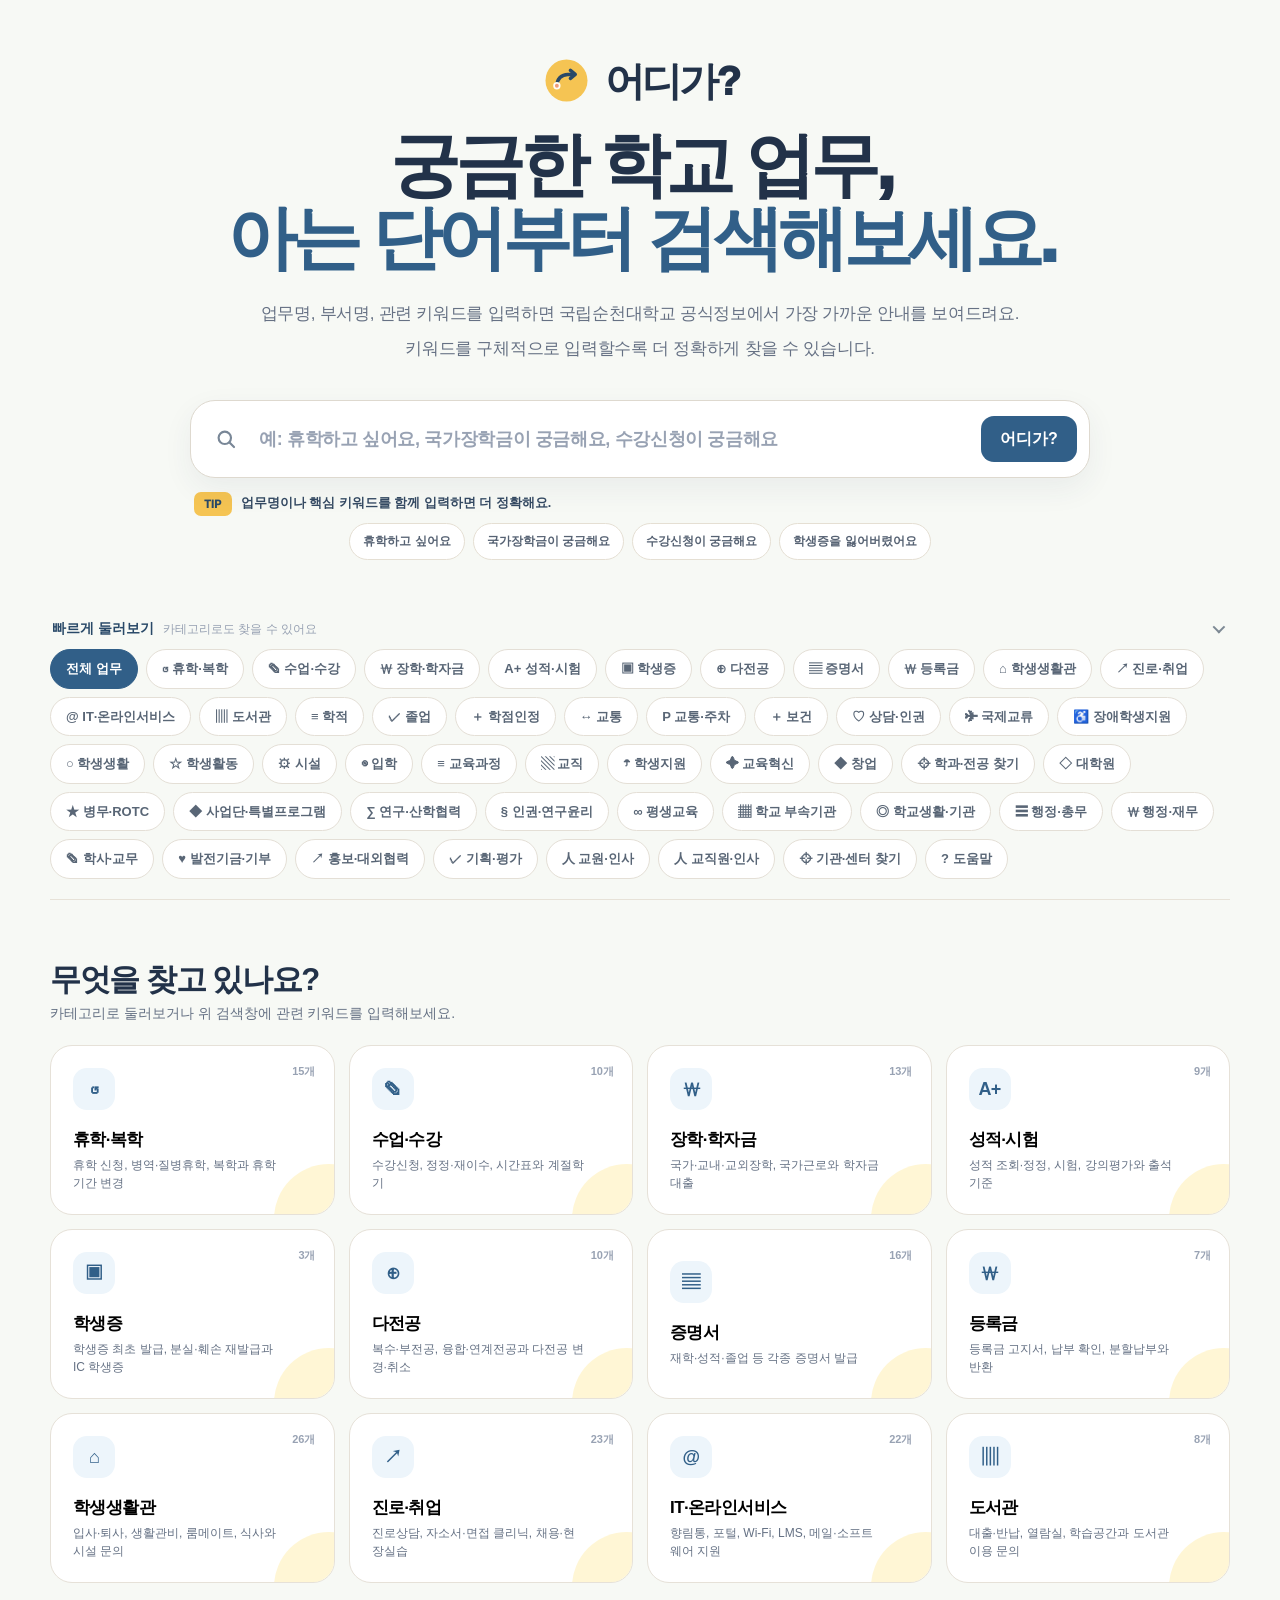
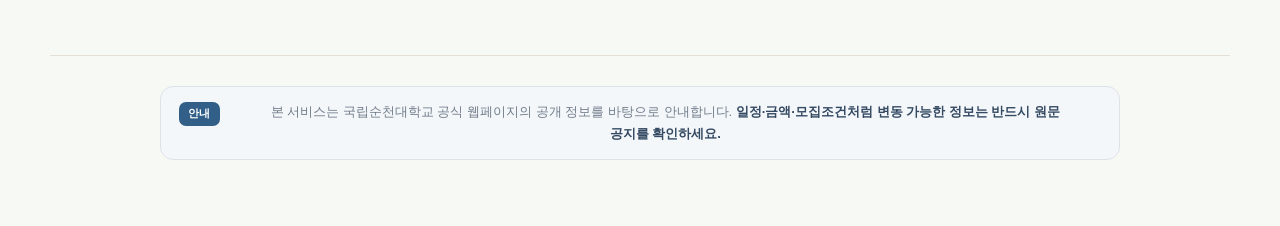
==== index.html @ 665776ed "Update OG image URL" ====
<!doctype html>
<html lang="ko">
<head>
  <meta charset="utf-8" />
  <meta name="viewport" content="width=device-width, initial-scale=1" />
  <meta name="theme-color" content="#f7f9f5" />
  <meta name="description" content="국립순천대학교 학생을 위한 상황 기반 행정·캠퍼스 업무 네비게이터, 어디가?" />
  <meta property="og:title" content="어디가? | 순천대 캠퍼스 업무 네비게이터" />
  <meta property="og:description" content="업무명이나 관련 키워드를 입력하면 국립순천대학교 공식정보에서 가장 가까운 안내를 보여주는 캠퍼스 업무 네비게이터" />
  <meta property="og:type" content="website" />
  <meta property="og:image" content="https://scnu-navigator.vercel.app/og-image.png" />
  <meta property="og:image:width" content="1200" />
  <meta property="og:image:height" content="630" />
  <meta name="twitter:card" content="summary_large_image" />
  <meta name="twitter:title" content="어디가? | 순천대 캠퍼스 업무 네비게이터" />
  <meta name="twitter:description" content="관련 키워드를 입력하면 순천대 공식정보에서 가장 가까운 업무 안내를 보여주는 서비스" />
  <meta name="twitter:image" content="https://scnu-navigator.vercel.app/og-image.png" />
  <title>어디가? | 순천대 캠퍼스 업무 네비게이터</title>
  <link rel="stylesheet" href="./styles.css" />
</head>
<body>
  <div class="ambient ambient-one"></div>
  <div class="ambient ambient-two"></div>
<main>
    <section class="hero">
      <div class="brand-eyebrow" aria-label="어디가?">
        <span class="wherego-mark" aria-hidden="true">
          <svg viewBox="0 0 56 56" role="img">
            <circle class="logo-disc" cx="28" cy="28" r="24"/>
            <path class="logo-route" d="M17 34c0-7.7 5.3-13 12.5-13H37"/>
            <path class="logo-arrow" d="M32.5 16.5 38 21l-5.5 4.5"/>
            <circle class="logo-start" cx="17" cy="34" r="3.2"/>
          </svg>
        </span>
        <span class="wherego-word">어디가?</span>
      </div>
      <h1>궁금한 학교 업무,<br><span>아는 단어부터 검색해보세요.</span></h1>
      <p class="hero-copy">
        <span>업무명, 부서명, 관련 키워드를 입력하면 국립순천대학교 공식정보에서 가장 가까운 안내를 보여드려요.</span>
        <span>키워드를 구체적으로 입력할수록 더 정확하게 찾을 수 있습니다.</span>
      </p>

      <div class="search-shell" id="searchShell">
        <div class="search-row">
          <span class="search-icon" aria-hidden="true">
            <svg viewBox="0 0 24 24" focusable="false">
              <circle cx="10.8" cy="10.8" r="6.2"></circle>
              <path d="M15.5 15.5 20 20"></path>
            </svg>
          </span>
          <input id="searchInput" autocomplete="off" maxlength="300" placeholder="예: 휴학하고 싶어요, 국가장학금이 궁금해요, 수강신청이 궁금해요" aria-label="학교 업무 키워드 검색" />
          <button id="searchBtn" class="primary-btn" type="button">어디가?</button>
        </div>
      </div>
      <div class="search-hint important-hint">
        <span class="notice-tag">TIP</span>
        <span class="hint-message"><strong>업무명이나 핵심 키워드를 함께 입력하면 더 정확해요.</strong></span>
      </div>

      <div class="examples" aria-label="예시 검색어">
        <button class="example-chip">휴학하고 싶어요</button>
        <button class="example-chip">국가장학금이 궁금해요</button>
        <button class="example-chip">수강신청이 궁금해요</button>
        <button class="example-chip">학생증을 잃어버렸어요</button>
      </div>
      <div id="recentSearches" class="recent-searches hidden" aria-label="최근 검색"></div>
    </section>

    <section class="quick-section" id="quickSection">
      <button class="quick-heading quick-toggle" id="quickToggle" type="button"
        aria-expanded="true" aria-controls="categoryStrip">
        <span>빠르게 둘러보기</span>
        <small>카테고리로도 찾을 수 있어요</small>
        <i class="quick-chevron" aria-hidden="true"></i>
      </button>
      <div class="category-strip" id="categoryStrip" aria-label="업무 카테고리"></div>
    </section>

    <section id="searchState" class="content-section hidden" aria-live="polite">
      <div class="section-heading">
        <div>
          
          <div class="result-title-row">
            <h2 id="resultHeading">이 업무를 찾으셨나요?</h2>
            <button id="resetSearchBtn" class="reset-search-btn" type="button">↺ 다시 검색</button>
          </div>
        </div>
      </div>

      <div class="accuracy-notice important-notice">
        <div class="notice-title"><span class="notice-symbol">!</span><strong>안내를 이용하기 전에 확인해주세요.</strong></div>
        <p class="notice-copy">
          <span>이 서비스는 국립순천대학교 공개정보를 바탕으로 가장 가까운 업무를 정리해 보여주는 참고 도구입니다.</span>
          <span><strong>실제 신청·제출 전에는 공식 원문을 확인해주세요.</strong></span>
          <span><strong>서류·일정이 중요한 경우 담당부서에 전화로 최종 확인하는 것을 권장합니다.</strong></span>
        </p>
      </div>

      <div id="clarificationBox" class="clarification hidden"></div>
      <div id="resultSummary"></div>
      <div id="resultGrid" class="result-layout"></div>
    </section>

    <section id="browseState" class="content-section">
      <div class="section-heading">
        <div>
          
          <h2>무엇을 찾고 있나요?</h2>
          <p>카테고리로 둘러보거나 위 검색창에 관련 키워드를 입력해보세요.</p>
        </div>
      </div>
      <div id="popularGrid" class="popular-grid"></div>
    </section>
  </main>

  <footer class="footer-center">
    <p class="footer-notice">
      <span class="footer-notice-label">안내</span>
      <span>본 서비스는 국립순천대학교 공식 웹페이지의 공개 정보를 바탕으로 안내합니다.
      <strong>일정·금액·모집조건처럼 변동 가능한 정보는 반드시 원문 공지를 확인하세요.</strong></span>
    </p>
  </footer>

  <template id="serviceCardTemplate">
    <article class="service-card">
      <div class="card-top">
        <div>
          <span class="category-pill"></span>
          <h3 class="service-title"></h3>
          <p class="service-description"></p>
        </div>
        
      </div>

      <div class="time-warning hidden">
        <span>◷</span>
        <div>
          <b>기간·조건이 바뀔 수 있어요.</b>
          <p>최신 순천대학교 공지를 함께 확인해주세요.</p>
        </div>
      </div>

      <div class="action-block">
        <h4><span>01</span> 지금 해야 할 일</h4>
        <ol class="steps-list"></ol>
      </div>

      <div class="info-grid">
        <div class="info-box department-box">
          <span class="info-label">담당</span>
          <b class="department-name">공식 페이지 확인</b>
          <small class="department-location"></small>
        </div>
        <div class="info-box method-box">
          <span class="info-label">처리 방법</span>
          <b class="method-primary">안내 확인</b>
          <small class="method-detail"></small>
        </div>
      </div>

      <div class="documents-section hidden">
        <h4><span>02</span> 준비할 것</h4>
        <div class="document-chips"></div>
      </div>

      <div class="location-callout hidden"><div><span class="info-label">어디로 가나요?</span><b class="location-text"></b></div><a class="map-link" href="https://www.scnu.ac.kr/SCNU/cm/cntnts/cntntsView.do?cntntsId=1046&mi=1182" target="_blank" rel="noopener">⌖ 캠퍼스맵에서 위치 확인</a></div><div class="card-actions"></div>

      <details class="source-details">
        <summary>공식 출처 확인</summary>
        <div class="source-list"></div>
      </details>
    </article>
  </template>

  <script src="./app.js"></script>
</body>
</html>
---- styles.css ----
:root{
  --bg:#f7f8fb;
  --surface:#ffffff;
  --surface-soft:#f7f9fc;
  --surface-tint:#f0f5ff;
  --text:#111827;
  --muted:#667085;
  --muted-2:#98a2b3;
  --line:#e5e9f0;
  --line-strong:#d7deea;

  --navy:#172554;
  --primary:#3659e3;
  --primary-2:#6278f4;
  --teal:#18a88b;
  --teal-soft:#eaf9f5;
  --blue-soft:#eef3ff;
  --warning:#fff8e7;
  --warning-line:#f1dda1;

  --shadow-sm:0 8px 24px rgba(24,39,75,.06);
  --shadow-md:0 22px 64px rgba(32,50,95,.10);
  --shadow-focus:0 20px 60px rgba(54,89,227,.17);
  --radius:24px;
}
*{box-sizing:border-box}
html{scroll-behavior:smooth}
body{
  margin:0;
  min-height:100vh;
  font-family:Pretendard,-apple-system,BlinkMacSystemFont,"Segoe UI","Noto Sans KR",sans-serif;
  color:var(--text);
  background:
    radial-gradient(circle at 50% -140px, rgba(86,114,238,.08), transparent 560px),
    linear-gradient(180deg,#fbfcff 0,#f7f8fb 38%,#f7f8fb 100%);
  -webkit-font-smoothing:antialiased;
}
button,input{font:inherit}
button{cursor:pointer}
a{color:inherit}
::selection{background:#dfe6ff;color:#172554}
.hidden{display:none!important}

.ambient{
  position:fixed;border-radius:999px;filter:blur(110px);pointer-events:none;
  opacity:.10;z-index:-1
}
.ambient-one{width:360px;height:360px;background:#6178f5;top:80px;left:-210px}
.ambient-two{width:330px;height:330px;background:#21b69a;top:440px;right:-230px}

.topbar{
  width:min(1180px,calc(100% - 40px));
  height:82px;margin:0 auto;
  display:flex;align-items:center;justify-content:space-between;
}
.brand{
  display:flex;align-items:center;gap:11px;text-decoration:none;
  font-size:22px;font-weight:900;letter-spacing:-.045em
}
.brand-mark{
  width:38px;height:38px;border-radius:13px;display:grid;place-items:center;
  color:#fff;background:linear-gradient(145deg,var(--primary),#6b7af2);
  box-shadow:0 9px 24px rgba(54,89,227,.26);
  font-size:21px
}
.top-actions{display:flex;gap:10px;align-items:center}
.official-badge{
  display:inline-flex;align-items:center;gap:8px;padding:9px 13px;border-radius:999px;
  background:rgba(255,255,255,.82);backdrop-filter:blur(12px);
  border:1px solid var(--line);font-size:12px;font-weight:800;color:#526071
}
.dot{width:7px;height:7px;border-radius:50%;background:var(--teal);box-shadow:0 0 0 4px rgba(24,168,139,.12)}
.ghost-btn{
  border:1px solid var(--line);background:rgba(255,255,255,.9);color:#344054;
  border-radius:12px;padding:10px 14px;font-weight:800;transition:.18s ease
}
.ghost-btn:hover{background:white;border-color:#cbd3e0;transform:translateY(-1px)}
.ghost-btn.small{font-size:12px;padding:9px 12px}

main{width:min(1180px,calc(100% - 40px));margin:0 auto}

.hero{
  text-align:center;
  padding:78px 0 44px
}
.eyebrow{
  display:inline-flex;align-items:center;gap:8px;
  margin-bottom:20px;padding:8px 12px;
  border:1px solid #dfe5fb;border-radius:999px;
  background:rgba(241,244,255,.9);
  color:#425cc7;font-size:11px;font-weight:900;letter-spacing:.14em
}
.eyebrow-dot{width:7px;height:7px;border-radius:50%;background:var(--teal);box-shadow:0 0 0 4px rgba(24,168,139,.11)}
.hero h1{
  margin:0 auto 24px;max-width:900px;
  font-size:clamp(44px,6.8vw,76px);line-height:1.04;
  letter-spacing:-.068em;font-weight:950
}
.hero h1 span{
  background:linear-gradient(100deg,#3158e2 5%,#596fe9 54%,#18a88b 100%);
  -webkit-background-clip:text;background-clip:text;color:transparent
}
.hero-copy{
  max-width:720px;margin:0 auto;color:var(--muted);
  font-size:17px;line-height:1.75;letter-spacing:-.018em
}
.hero-copy strong{color:#344054}

.search-shell{
  position:relative;max-width:900px;margin:36px auto 15px;
  padding:10px;border-radius:25px;background:rgba(255,255,255,.95);
  border:1px solid #dde3ec;box-shadow:var(--shadow-md);
  transition:.2s ease
}
.search-shell:focus-within{
  border-color:#b8c5ff;box-shadow:var(--shadow-focus)
}
.search-row{display:flex;align-items:center;gap:8px}
.search-icon{
  display:grid;place-items:center;width:42px;height:42px;margin-left:4px;
  color:#667085;font-size:25px
}
.search-row input{
  flex:1;min-width:0;border:0;outline:0;background:transparent;
  padding:16px 4px;color:var(--text);
  font-size:18px;font-weight:750;letter-spacing:-.02em
}
.search-row input::placeholder{color:#98a2b3;font-weight:650}
.primary-btn{
  border:0;padding:15px 24px;border-radius:15px;
  background:linear-gradient(135deg,#3158e2,#5970ee);
  color:white;font-weight:900;letter-spacing:-.01em;
  box-shadow:0 10px 26px rgba(54,89,227,.24);transition:.18s ease
}
.primary-btn:hover{transform:translateY(-1px);box-shadow:0 13px 30px rgba(54,89,227,.3)}
.primary-btn:active{transform:translateY(0)}

.search-hint{
  display:flex;justify-content:center;align-items:center;gap:7px;
  padding:3px 10px 4px;color:#8a95a6;font-size:11px
}

.examples{
  display:flex;justify-content:center;gap:8px;flex-wrap:wrap;
  max-width:950px;margin:0 auto
}
.example-chip,.category-chip,.clarify-chip{
  border:1px solid var(--line);background:rgba(255,255,255,.88);color:#536174;
  border-radius:999px;padding:9px 13px;font-size:12px;font-weight:800;
  transition:.17s ease
}
.example-chip{display:inline-flex;align-items:center;gap:6px}
.example-chip span{color:#6a7bf0;font-size:10px}
.example-chip:hover,.category-chip:hover,.clarify-chip:hover{
  border-color:#bac6f4;background:#f8faff;color:#3555cb;transform:translateY(-1px)
}

.trust-row{
  display:flex;justify-content:center;gap:52px;margin:34px auto 0;color:var(--muted)
}
.trust-row div{display:flex;align-items:baseline;gap:7px}
.trust-row b{font-size:19px;color:#27364f}
.trust-row span{font-size:12px}

.how-strip{
  max-width:900px;margin:24px auto 0;padding:13px 16px;
  display:grid;grid-template-columns:1fr auto 1fr auto 1fr;align-items:center;gap:12px;
  border-radius:18px;border:1px solid rgba(219,225,236,.85);
  background:rgba(255,255,255,.55);backdrop-filter:blur(12px)
}
.how-strip>div{
  display:grid;grid-template-columns:auto 1fr;grid-template-rows:auto auto;
  column-gap:9px;text-align:left;align-items:center
}
.how-no{
  grid-row:1/3;width:31px;height:31px;border-radius:10px;
  display:grid;place-items:center;background:#eef2ff;color:#425cc7;
  font-size:10px;font-weight:950
}
.how-strip b{font-size:12px;color:#344054}
.how-strip small{font-size:10px;color:#98a2b3;margin-top:2px}
.how-arrow{font-size:15px;color:#bcc5d3}

.quick-section{padding-top:16px;border-bottom:1px solid var(--line)}
.quick-heading{
  display:flex;align-items:baseline;gap:9px;padding:0 2px 11px;
  color:#344054
}
.quick-heading span{font-size:13px;font-weight:900}
.quick-heading small{font-size:11px;color:#98a2b3}

.category-strip{
  display:flex;
  flex-wrap:wrap;
  gap:8px;
  overflow:visible;
  padding:0 0 20px;
}
.category-strip::-webkit-scrollbar{display:none}
.category-chip{
  flex:0 0 auto;
  white-space:nowrap;
  background:#fff;
}
.category-chip.active{
  background:#202f4d;color:#fff;border-color:#202f4d;box-shadow:0 7px 18px rgba(32,47,77,.12)
}

.content-section{padding:52px 0 72px}
.section-heading{
  display:flex;align-items:flex-end;justify-content:space-between;gap:20px;margin-bottom:22px
}
.section-kicker{
  font-size:10px;letter-spacing:.18em;color:#5770df;font-weight:950
}
.section-heading h2{
  margin:7px 0 4px;font-size:31px;letter-spacing:-.045em
}
.section-heading p{margin:0;color:var(--muted);font-size:14px}

.popular-grid{display:grid;grid-template-columns:repeat(4,1fr);gap:14px}
.popular-card{
  position:relative;overflow:hidden;min-height:162px;padding:22px;text-align:left;
  border:1px solid var(--line);border-radius:22px;
  background:rgba(255,255,255,.85);transition:.18s ease
}
.popular-card::after{
  content:"";position:absolute;width:110px;height:110px;border-radius:50%;
  right:-50px;bottom:-60px;background:linear-gradient(135deg,#eef2ff,#edf9f6);opacity:.7
}
.popular-card:hover{
  transform:translateY(-3px);border-color:#cfd8e8;
  box-shadow:0 15px 34px rgba(35,48,85,.08)
}
.popular-card .popular-icon{
  display:grid;place-items:center;width:42px;height:42px;border-radius:14px;
  background:linear-gradient(145deg,#f1f4ff,#f3fbf9);
  color:#435bc9;font-size:20px
}
.popular-card h3{font-size:17px;margin:18px 0 5px;letter-spacing:-.035em}
.popular-card p{font-size:12px;line-height:1.5;color:var(--muted);margin:0;max-width:90%}
.popular-card .count{position:absolute;top:18px;right:18px;color:#98a2b3;font-size:11px;font-weight:850}

.result-title-row{display:flex;align-items:center;gap:10px;flex-wrap:wrap}
.result-title-row h2{margin-right:0}

.result-layout{display:grid;grid-template-columns:minmax(0,1fr) 320px;gap:18px;align-items:start}

.service-card{
  background:#fff;border:1px solid var(--line);border-radius:26px;
  padding:30px;box-shadow:0 18px 55px rgba(31,48,87,.085)
}
.card-top{display:flex;align-items:flex-start;justify-content:space-between;gap:22px}
.category-pill{
  display:inline-flex;padding:7px 10px;margin-bottom:11px;border-radius:999px;
  background:#edf2ff;color:#3f5bd0;font-size:11px;font-weight:900
}
.service-title{font-size:31px;letter-spacing:-.05em;margin:0 0 8px;line-height:1.2}
.service-description{max-width:730px;color:var(--muted);line-height:1.65;margin:0;font-size:14px}

.time-warning{
  display:flex;gap:12px;align-items:flex-start;
  margin:20px 0;padding:14px 16px;border-radius:16px;
  border:1px solid var(--warning-line);background:var(--warning)
}
.time-warning>span{font-size:18px}
.time-warning b{font-size:12px}
.time-warning p{font-size:11px;color:#7b6d45;margin:3px 0 0}

.action-block,.documents-section{margin-top:28px}
.action-block h4,.documents-section h4{margin:0 0 13px;font-size:14px}
.action-block h4 span,.documents-section h4 span{
  display:inline-grid;place-items:center;width:28px;height:28px;margin-right:7px;border-radius:9px;
  background:#eef2ff;color:#425cc7;font-size:10px
}
.steps-list{list-style:none;margin:0;padding:0;display:grid;gap:9px;counter-reset:steps}
.steps-list li{
  counter-increment:steps;display:flex;align-items:flex-start;gap:12px;
  padding:13px 15px;border:1px solid #edf0f5;border-radius:14px;
  background:#fafbfc;font-size:13px;line-height:1.5
}
.steps-list li::before{
  content:counter(steps);flex:none;width:23px;height:23px;border-radius:50%;
  display:grid;place-items:center;background:#243653;color:#fff;
  font-size:10px;font-weight:900
}

.info-grid{display:grid;grid-template-columns:1.05fr .95fr;gap:10px;margin-top:18px}
.info-box{
  padding:16px;border-radius:16px;border:1px solid var(--line);
  background:linear-gradient(180deg,#fbfcfe,#f9fafb)
}
.info-label{display:block;margin-bottom:7px;color:#98a2b3;font-size:10px;font-weight:900;letter-spacing:.02em}
.info-box b{display:block;font-size:13px}
.info-box small{display:block;margin-top:5px;color:var(--muted);font-size:11px;line-height:1.45}

.document-chips{display:flex;gap:7px;flex-wrap:wrap}
.document-chip{
  padding:8px 10px;border-radius:10px;border:1px solid #e4e7ec;
  background:#f7f8fa;color:#526071;font-size:11px;font-weight:750
}

.location-callout{
  margin-top:18px;padding:15px;border-radius:16px;border:1px solid #dce5ff;
  background:linear-gradient(135deg,#f7f9ff,#fbfdff);
  align-items:center;justify-content:space-between;gap:14px
}
.location-callout:not(.hidden){display:flex!important}
.location-callout b{font-size:13px}
.map-link{
  flex:none;text-decoration:none;padding:10px 12px;border-radius:11px;
  border:1px solid #dce3ff;background:#eef2ff;color:#425cc7;
  font-size:11px;font-weight:900
}

.card-actions{display:flex;gap:8px;flex-wrap:wrap;margin-top:22px}
.action-link{
  display:inline-flex;align-items:center;justify-content:center;gap:6px;
  padding:11px 14px;border-radius:12px;text-decoration:none;
  background:#20314e;color:white;font-size:12px;font-weight:900;transition:.16s ease
}
.action-link:hover{transform:translateY(-1px);background:#15243d}
.action-link.secondary{background:#fff;color:#344054;border:1px solid var(--line)}
.action-link.secondary:hover{background:#f9fafb;border-color:#d1d7e0}

.source-details{margin-top:21px;padding-top:17px;border-top:1px solid var(--line)}
.source-details summary{cursor:pointer;color:#7d8899;font-size:11px;font-weight:850}
.source-list{display:grid;gap:6px;margin-top:10px}
.source-list a{font-size:11px;color:#4560d6;word-break:break-all}

.alternatives{
  position:sticky;top:18px;padding:18px;border-radius:22px;
  border:1px solid var(--line);background:rgba(255,255,255,.82);
  backdrop-filter:blur(12px);box-shadow:var(--shadow-sm)
}
.alternatives h3{margin:0 0 5px;font-size:15px}
.alternatives>p{font-size:11px;line-height:1.5;color:var(--muted);margin:0 0 12px}
.alt-list{display:grid;gap:8px}
.alt-card{
  width:100%;padding:12px;text-align:left;border-radius:14px;
  border:1px solid var(--line);background:#fff;transition:.16s ease
}
.alt-card:hover{border-color:#bac6f4;background:#fbfcff;transform:translateY(-1px)}
.alt-card small{display:block;margin-bottom:4px;color:#4961cc;font-size:9px;font-weight:900}
.alt-card b{display:block;margin-bottom:4px;font-size:12px}
.alt-card span{display:block;color:var(--muted);font-size:10px;line-height:1.4}

.clarification{
  margin:-6px 0 18px;padding:17px;border-radius:18px;
  border:1px solid #d4e4fb;background:#f2f8ff
}
.clarification strong{display:block;margin-bottom:9px;font-size:13px}
.clarify-options{display:flex;gap:7px;flex-wrap:wrap}
.clarify-chip{background:#fff}

.search-loading{
  align-items:center;gap:14px;margin:-6px 0 18px;padding:16px 18px;
  border:1px solid var(--line);border-radius:18px;background:#fff;
  box-shadow:0 10px 30px rgba(39,64,128,.05)
}
.search-loading:not(.hidden){display:flex!important}
.search-loading b{font-size:13px}
.search-loading p{margin:3px 0 0;color:var(--muted);font-size:11px}
.spinner{
  width:24px;height:24px;border-radius:50%;border:3px solid #e7ebff;border-top-color:var(--primary);
  animation:spin .75s linear infinite
}
@keyframes spin{to{transform:rotate(360deg)}}

.no-result{
  padding:30px;text-align:center;border-radius:22px;border:1px solid var(--line);background:#fff
}
.no-result h3{margin:0 0 8px}
.no-result p{margin:0 0 17px;color:var(--muted)}

footer{
  width:min(1180px,calc(100% - 40px));margin:0 auto 32px;padding:25px 0;
  display:flex;justify-content:space-between;gap:24px;border-top:1px solid var(--line);
  color:#8a95a6;font-size:11px
}
footer div{display:flex;align-items:center;gap:9px}
footer b{color:#344054;font-size:14px}
footer p{max-width:580px;margin:0;text-align:right;line-height:1.55}

@media(max-width:900px){
  .popular-grid{grid-template-columns:repeat(2,1fr)}
  .result-layout{grid-template-columns:1fr}
  .alternatives{position:static}
  .hero{padding-top:55px}
  .how-strip{grid-template-columns:1fr;gap:8px}
  .how-arrow{display:none}
}
@media(max-width:640px){
  .category-strip{
    flex-wrap:nowrap;
    overflow-x:auto;
    overflow-y:hidden;
    padding:0 22px 18px 0;
    scroll-padding-right:22px;
    -webkit-overflow-scrolling:touch;
  }
  .category-strip::after{
    content:"";
    flex:0 0 14px;
    width:14px;
  }
  .topbar{height:68px;width:min(100% - 24px,1180px)}
  main,footer{width:min(100% - 24px,1180px)}
  .official-badge{display:none}
  .hero{padding:42px 0 34px}
  .hero h1{font-size:44px}
  .hero-copy{font-size:14px}
  .search-shell{padding:8px;border-radius:20px}
  .search-row{gap:3px}
  .search-icon{width:32px;font-size:22px}
  .search-row input{padding:13px 0;font-size:15px}
  .primary-btn{padding:13px 15px}
  .search-hint{font-size:9px;flex-wrap:wrap}
  .trust-row{gap:18px;justify-content:space-between}
  .trust-row div{display:block;text-align:center}
  .trust-row b,.trust-row span{display:block}
  .how-strip{padding:12px}
  .popular-grid{grid-template-columns:1fr 1fr;gap:10px}
  .popular-card{min-height:150px;padding:17px}
  .content-section{padding:40px 0 55px}
  .section-heading{align-items:flex-start}
  .section-heading h2{font-size:25px}
  .service-card{padding:20px;border-radius:22px}
  .service-title{font-size:25px}
  .card-top{display:block}
  .info-grid{grid-template-columns:1fr}
  .card-actions{display:grid;grid-template-columns:1fr}
  .action-link{width:100%}
  .location-callout{display:block!important}
  .location-callout.hidden{display:none!important}
  .map-link{display:inline-flex;margin-top:10px}
  footer{display:block}
  footer div{margin-bottom:10px}
  footer p{text-align:left}
}

.search-hint b{
  color:var(--primary);
  font-size:10px;
  letter-spacing:.04em;
}
.mini-toast{
  position:fixed;
  left:50%;
  bottom:28px;
  z-index:1000;
  transform:translate(-50%,16px);
  opacity:0;
  pointer-events:none;
  padding:11px 15px;
  border-radius:12px;
  background:#1f2f4a;
  color:#fff;
  box-shadow:0 12px 34px rgba(20,30,55,.22);
  font-size:12px;
  font-weight:800;
  transition:.18s ease;
}
.mini-toast.show{
  opacity:1;
  transform:translate(-50%,0);
}
button.action-link{
  border:0;
  font:inherit;
  cursor:pointer;
}

body{padding-top:0}
.hero{padding-top:56px}
.brand-eyebrow{
  display:block;
  width:max-content;
  margin:0 auto 18px;
  padding:0;
  border:0;
  background:transparent;
  color:var(--text);
  font-size:24px;
  font-weight:950;
  letter-spacing:-.055em;
}
.hero-copy{max-width:820px}
.hero-copy span{display:block}
.hero-copy span+span{margin-top:6px}

.search-hint{
  justify-content:flex-start;
  padding-left:10px;
  padding-right:10px;
}

.category-chip{
  padding:11px 15px;
  font-size:13px;
  line-height:1.2;
}
.quick-heading span{font-size:14px}
.quick-heading small{font-size:12px}

.section-kicker{display:none!important}
.section-heading{align-items:flex-end}

.accuracy-notice{
  margin:-4px 0 18px;
  padding:16px 18px;
  border:1px solid #dce3ed;
  border-radius:16px;
  background:#f8fafc;
}
.accuracy-notice b{
  display:block;
  margin-bottom:5px;
  color:#344054;
  font-size:13px;
}
.accuracy-notice p{
  margin:0;
  color:#667085;
  font-size:12.5px;
  line-height:1.65;
}

.steps-list li{
  font-size:14px;
  line-height:1.62;
  padding:15px 16px;
}
.action-block h4,.documents-section h4{
  font-size:15px;
}
.info-label{
  font-size:11.5px;
}
.info-box{
  padding:17px;
}
.info-box b{
  font-size:14px;
  line-height:1.45;
}
.info-box small{
  font-size:12.5px;
  line-height:1.55;
}
.document-chip{
  font-size:12.5px;
  padding:9px 11px;
}
.department-location{white-space:normal}

.multi-result-grid{
  display:grid!important;
  grid-template-columns:1fr!important;
  gap:18px;
}
.multi-result-grid .service-card{
  width:100%;
}

.footer-center{
  display:flex;
  justify-content:center;
  text-align:center;
  padding:28px 0 34px;
}
.footer-center p{
  max-width:820px;
  margin:0 auto;
  text-align:center;
  color:#697586;
  font-size:12.5px;
  line-height:1.7;
}

@media(max-width:640px){
  .hero{padding-top:38px}
  .brand-eyebrow{font-size:21px}
  .hero-copy span{display:block}
  .category-chip{padding:10px 13px;font-size:12px}
  .steps-list li{font-size:13.5px}
  .info-box b{font-size:13.5px}
  .info-box small{font-size:12px}
  .footer-center p{font-size:12px}
}

:root{
  --bg:#f5f6f1;
  --surface:#ffffff;
  --surface-soft:#f8f8f5;
  --surface-tint:#eef3ef;

  --text:#1d2a27;
  --muted:#66736f;
  --muted-2:#909a96;
  --line:#dfe4df;
  --line-strong:#cfd7d1;

  --navy:#263b3a;
  --primary:#2f6654;
  --primary-2:#3f7864;
  --teal:#477765;
  --teal-soft:#edf4f0;
  --blue-soft:#eef2ee;

  --warning:#fbf7eb;
  --warning-line:#e6ddbe;

  --shadow-sm:0 7px 22px rgba(36,55,49,.055);
  --shadow-md:0 18px 50px rgba(36,55,49,.075);
  --shadow-focus:0 0 0 4px rgba(47,102,84,.105),0 16px 42px rgba(36,55,49,.075);
}

body{
  background:
    linear-gradient(180deg,#f8f8f4 0,#f5f6f1 32%,#f5f6f1 100%);
}

.ambient{display:none!important}

.brand-eyebrow{
  display:flex!important;
  align-items:center;
  justify-content:center;
  gap:13px;
  width:max-content;
  margin:0 auto 22px!important;
  padding:0!important;
  border:0!important;
  background:transparent!important;
  color:var(--text)!important;
  font-weight:950;
  letter-spacing:-.06em;
}
.wherego-word{
  display:block;
  font-size:36px;
  line-height:1;
}
.wherego-mark{
  width:43px;
  height:43px;
  display:grid;
  place-items:center;
  flex:none;
}
.wherego-mark svg{
  width:100%;
  height:100%;
  overflow:visible;
}
.wherego-mark svg>path:first-child{
  fill:var(--primary);
}
.wherego-route{
  fill:none!important;
  stroke:#fff;
  stroke-width:3;
  stroke-linecap:round;
  stroke-linejoin:round;
}
.wherego-dot{fill:#fff}

.hero h1 span{
  background:none!important;
  -webkit-background-clip:initial!important;
  background-clip:initial!important;
  color:var(--primary)!important;
  -webkit-text-fill-color:var(--primary)!important;
}

.search-shell{
  background:#fff;
  border-color:#d6ddd8;
  box-shadow:0 12px 34px rgba(36,55,49,.07);
}
.search-shell:focus-within{
  border-color:#8eaa9f;
  box-shadow:var(--shadow-focus);
}
.search-icon{color:#74827c}
.primary-btn{
  background:var(--primary)!important;
  box-shadow:none!important;
}
.primary-btn:hover{
  background:#285946!important;
  box-shadow:none!important;
}
.search-hint b{color:var(--primary)!important}

.example-chip,.category-chip,.clarify-chip{
  background:#fff;
  border-color:#dce2dd;
  color:#52615c;
}
.example-chip:hover,.category-chip:hover,.clarify-chip:hover{
  border-color:#aebfb7;
  background:#f5f8f6;
  color:#285946;
}
.category-chip.active{
  background:var(--primary)!important;
  border-color:var(--primary)!important;
  color:#fff!important;
  box-shadow:none!important;
}

.popular-card{
  background:#fff;
  border-color:#dfe4df;
  box-shadow:none;
}
.popular-card:hover{
  border-color:#bdcac3;
  box-shadow:0 12px 28px rgba(36,55,49,.065);
}
.popular-card::after{
  background:#eef3ef!important;
  opacity:.65!important;
}
.popular-card .popular-icon{
  background:#edf3ef!important;
  color:#2f6654!important;
}

.section-kicker{color:var(--primary)!important}
.category-pill{
  background:#eef3ef!important;
  color:#335f50!important;
}
.service-card{
  border-color:#dfe4df;
  box-shadow:0 15px 42px rgba(36,55,49,.065);
}
.steps-list li{
  background:#fafbf9;
  border-color:#e5e9e5;
}
.steps-list li::before{
  background:#355d50!important;
}
.action-block h4 span,.documents-section h4 span{
  background:#edf2ee!important;
  color:#315f50!important;
}
.info-box{
  background:#fafbf9;
  border-color:#dfe4df;
}
.location-callout{
  background:#f4f7f5!important;
  border-color:#d7e1db!important;
}
.map-link{
  background:#fff!important;
  border-color:#cfd9d3!important;
  color:#315f50!important;
}
.action-link{
  background:#315f50!important;
}
.action-link:hover{
  background:#264d40!important;
}
.action-link.secondary{
  background:#fff!important;
  color:#40514b!important;
  border-color:#d9dfdb!important;
}
.time-warning{
  background:#fbf7eb!important;
  border-color:#e7debf!important;
}

.accuracy-notice{
  background:#f8faf8!important;
  border-color:#dce4df!important;
}
.footer-center{
  border-top-color:#dfe4df!important;
}
.footer-center p{color:#69766f!important}

@media(max-width:640px){
  .wherego-word{font-size:31px}
  .wherego-mark{width:38px;height:38px}
}

:root{
  --bg:#fff9f5;
  --surface:#ffffff;
  --surface-soft:#fffdfb;
  --surface-tint:#f5f8ff;

  --text:#243247;
  --muted:#687386;
  --muted-2:#9aa3b1;
  --line:#e8e2de;
  --line-strong:#d9d2cc;

  --navy:#33445f;
  --primary:#5f79c8;
  --primary-2:#4f6bbd;
  --teal:#6da796;
  --teal-soft:#eef8f5;
  --blue-soft:#f0f4ff;

  --coral:#ef7d6b;
  --coral-soft:#fff1ed;

  --warning:#fff8e8;
  --warning-line:#eadcad;

  --shadow-sm:0 8px 24px rgba(64,72,96,.055);
  --shadow-md:0 18px 48px rgba(64,72,96,.075);
  --shadow-focus:0 0 0 4px rgba(95,121,200,.10),0 16px 42px rgba(64,72,96,.075);
}

body{
  background:#fff9f5!important;
  color:var(--text);
}
.ambient{display:none!important}

.brand-eyebrow{
  gap:14px!important;
  margin-bottom:24px!important;
}
.wherego-word{
  font-size:39px!important;
  color:#243247!important;
  letter-spacing:-.065em;
}
.wherego-mark{
  width:46px!important;
  height:46px!important;
}
.wherego-mark svg{width:100%;height:100%}
.mark-board{
  fill:#fff;
  stroke:#ef7d6b;
  stroke-width:2.6;
}
.mark-route{
  fill:none;
  stroke:#5f79c8;
  stroke-width:3.2;
  stroke-linecap:round;
}
.mark-arrow{
  fill:none;
  stroke:#5f79c8;
  stroke-width:3.2;
  stroke-linecap:round;
  stroke-linejoin:round;
}
.mark-dot{fill:#ef7d6b}

.hero h1{
  color:#243247!important;
}
.hero h1 span{
  color:#5f79c8!important;
  -webkit-text-fill-color:#5f79c8!important;
  background:none!important;
}
.hero-copy{color:#687386!important}
.hero-copy strong{color:#43536c!important}

.search-shell{
  background:#fff!important;
  border-color:#e5ddd8!important;
  box-shadow:0 12px 32px rgba(77,73,89,.07)!important;
}
.search-shell:focus-within{
  border-color:#aebbea!important;
  box-shadow:var(--shadow-focus)!important;
}
.search-icon{color:#7d8797!important}
.primary-btn{
  background:#5f79c8!important;
  box-shadow:none!important;
}
.primary-btn:hover{
  background:#4f6bbd!important;
  box-shadow:none!important;
}
.search-hint b{color:#ef7d6b!important}

.example-chip{
  background:#fff!important;
  border-color:#e5ddd8!important;
  color:#5b6575!important;
}
.example-chip:hover{
  background:#fff7f4!important;
  border-color:#f1b2a7!important;
  color:#b95f50!important;
}

.quick-heading span{color:#33445f!important}
.category-chip{
  background:#fff!important;
  border-color:#e4ded9!important;
  color:#5b6575!important;
}
.category-chip:hover{
  background:#f8faff!important;
  border-color:#bdc8ee!important;
  color:#4f67b4!important;
}
.category-chip.active{
  background:#5f79c8!important;
  border-color:#5f79c8!important;
  color:#fff!important;
  box-shadow:none!important;
}

.popular-card{
  background:#fff!important;
  border-color:#e7e1dd!important;
  box-shadow:none!important;
}
.popular-card:hover{
  border-color:#d9d0ca!important;
  box-shadow:0 12px 28px rgba(64,72,96,.06)!important;
}
.popular-card::after{
  background:#fff1ed!important;
  opacity:.72!important;
}
.popular-card .popular-icon{
  background:#f0f4ff!important;
  color:#5f79c8!important;
}

.service-card{
  background:#fff!important;
  border-color:#e7e1dd!important;
  box-shadow:0 15px 40px rgba(64,72,96,.065)!important;
}
.category-pill{
  background:#f0f4ff!important;
  color:#536bb8!important;
}
.steps-list li{
  background:#fffdfb!important;
  border-color:#ebe5e0!important;
}
.steps-list li::before{
  background:#5f79c8!important;
}
.action-block h4 span,.documents-section h4 span{
  background:#fff1ed!important;
  color:#c86656!important;
}
.info-box{
  background:#fffdfb!important;
  border-color:#e7e1dd!important;
}
.location-callout{
  background:#f3f8f6!important;
  border-color:#dceae5!important;
}
.map-link{
  background:#fff!important;
  border-color:#d6e2de!important;
  color:#557f72!important;
}
.action-link{
  background:#5f79c8!important;
}
.action-link:hover{
  background:#4f6bbd!important;
}
.action-link.secondary{
  background:#fff!important;
  color:#556273!important;
  border-color:#e1dbd6!important;
}

.accuracy-notice{
  background:#fffdf9!important;
  border-color:#e7ded7!important;
}
.accuracy-notice b{color:#43536c!important}
.accuracy-notice p{color:#6c7684!important}

.time-warning{
  background:#fff8e8!important;
  border-color:#eadcad!important;
}

.alternatives{
  background:#fff!important;
  border-color:#e7e1dd!important;
}
.alt-card{
  border-color:#e7e1dd!important;
}
.alt-card:hover{
  background:#fff9f6!important;
  border-color:#edb5aa!important;
}
.alt-card small{color:#c86656!important}

.footer-center{
  border-top-color:#e7e1dd!important;
}
.footer-center p{
  color:#76808d!important;
}

::selection{
  background:#ffe1da;
  color:#243247;
}
@media(max-width:640px){
  .wherego-word{font-size:34px!important}
  .wherego-mark{width:41px!important;height:41px!important}
}

:root{
  --bg:#fffdf4;
  --surface:#ffffff;
  --surface-soft:#fffef9;
  --surface-tint:#f3f8fc;
  --text:#223249;
  --muted:#657184;
  --muted-2:#939dab;
  --line:#e7e2d8;
  --line-strong:#d8d1c4;
  --navy:#294968;
  --primary:#315f88;
  --primary-2:#274f73;
  --teal:#6fa8b1;
  --teal-soft:#eef7f8;
  --blue-soft:#edf5fb;
  --sun:#f5c453;
  --sun-soft:#fff7d9;
  --peach:#ee9a78;
  --peach-soft:#fff1ea;
  --warning:#fff8df;
  --warning-line:#e8d590;
  --shadow-sm:0 7px 22px rgba(50,64,84,.055);
  --shadow-md:0 16px 44px rgba(50,64,84,.075);
  --shadow-focus:0 0 0 4px rgba(49,95,136,.095),0 14px 36px rgba(50,64,84,.07);
}
body{background:#fffdf4!important;color:var(--text)!important}
.ambient{display:none!important}

.brand-eyebrow{gap:14px!important;margin-bottom:24px!important}
.wherego-word{font-size:40px!important;color:#223249!important;letter-spacing:-.068em!important}
.wherego-mark{width:49px!important;height:49px!important}
.wherego-mark svg{width:100%;height:100%;overflow:visible}
.logo-disc{fill:#f5c453}
.logo-route,.logo-arrow{
  fill:none;stroke:#294968;stroke-width:4;stroke-linecap:round;stroke-linejoin:round
}
.logo-start{fill:#ee9a78;stroke:#fffdf4;stroke-width:2}

.hero h1{color:#223249!important}
.hero h1 span{
  color:#315f88!important;-webkit-text-fill-color:#315f88!important;background:none!important
}
.hero-copy{color:#667184!important}

.search-shell{
  background:#fff!important;border-color:#ded9cf!important;
  box-shadow:0 11px 30px rgba(50,64,84,.065)!important
}
.search-shell:focus-within{border-color:#9fb4c6!important;box-shadow:var(--shadow-focus)!important}
.search-row{align-items:center!important}
.search-row input{min-height:58px!important}
.search-icon{color:#798797!important}
.primary-btn{
  min-width:96px!important;height:46px!important;padding:0 18px!important;
  margin:0 2px 0 4px!important;align-self:center!important;
  display:inline-flex!important;align-items:center!important;justify-content:center!important;
  border-radius:13px!important;background:#315f88!important;box-shadow:none!important;line-height:1!important
}
.primary-btn:hover{background:#274f73!important;box-shadow:none!important;transform:none!important}
.search-hint b{color:#c78322!important}

.example-chip{background:#fff!important;border-color:#e5dfd3!important;color:#566273!important}
.example-chip:hover{background:#fff8df!important;border-color:#e9cf86!important;color:#815f18!important}

.quick-heading span{color:#294968!important}
.category-chip{background:#fff!important;border-color:#e4dfd6!important;color:#596676!important}
.category-chip:hover{background:#f3f8fc!important;border-color:#b9ccdb!important;color:#315f88!important}
.category-chip.active{background:#315f88!important;border-color:#315f88!important;color:#fff!important;box-shadow:none!important}

.popular-card{background:#fff!important;border-color:#e6e1d8!important;box-shadow:none!important}
.popular-card:hover{border-color:#d3cabd!important;box-shadow:0 10px 26px rgba(50,64,84,.06)!important}
.popular-card::after{background:#fff4c8!important;opacity:.76!important}
.popular-card .popular-icon{background:#edf5fb!important;color:#315f88!important}

.service-card{background:#fff!important;border-color:#e5e0d6!important;box-shadow:0 14px 38px rgba(50,64,84,.065)!important}
.category-pill{background:#edf5fb!important;color:#315f88!important}
.service-title{font-size:32px!important}
.service-description{font-size:15px!important;line-height:1.7!important}
.action-block h4,.documents-section h4{font-size:17px!important;margin-bottom:14px!important}
.action-block h4 span,.documents-section h4 span{
  background:#fff4c8!important;color:#845f12!important;width:30px!important;height:30px!important;font-size:11px!important
}
.steps-list li{font-size:15.5px!important;line-height:1.65!important;padding:16px 17px!important}
.steps-list li::before{background:#315f88!important;width:25px!important;height:25px!important;font-size:11px!important}
.info-grid{gap:12px!important}
.info-box{padding:19px!important;background:#fffef9!important;border-color:#e5e0d6!important}
.info-label{font-size:13px!important;margin-bottom:8px!important;color:#7b8491!important}
.info-box b{font-size:16px!important;line-height:1.5!important}
.info-box small{font-size:14px!important;line-height:1.65!important}
.document-chip{font-size:14px!important;padding:10px 12px!important}
.time-warning b{font-size:13.5px!important}
.time-warning p{font-size:12.5px!important;line-height:1.55!important}
.location-callout{background:#f1f8f9!important;border-color:#d7e8ea!important}
.location-callout b{font-size:14px!important}
.map-link{background:#fff!important;border-color:#cee0e3!important;color:#4d7d86!important;font-size:12px!important}
.action-link{background:#315f88!important;font-size:13px!important}
.action-link:hover{background:#274f73!important}
.action-link.secondary{background:#fff!important;color:#526172!important;border-color:#e0dbd1!important}

.clarification{background:#fffaf0!important;border-color:#eadcad!important}
.clarification strong{font-size:15px!important;color:#4d5766!important}
.clarify-chip{font-size:13px!important;background:#fff!important;border-color:#dfd7c8!important}
.clarify-chip:hover{background:#fff4c8!important;border-color:#e0c570!important;color:#775714!important}

.accuracy-notice{background:#fffef9!important;border-color:#e4ded2!important}
.accuracy-notice b{font-size:14px!important;color:#445266!important}
.accuracy-notice p{font-size:13.5px!important;line-height:1.7!important}
.footer-center{border-top-color:#e5e0d6!important}
.footer-center p{color:#727d8b!important}

::selection{background:#ffe9a9;color:#223249}

@media(max-width:640px){
  .wherego-word{font-size:35px!important}
  .wherego-mark{width:43px!important;height:43px!important}
  .primary-btn{min-width:84px!important;height:43px!important;padding:0 13px!important}
  .service-title{font-size:27px!important}
  .steps-list li{font-size:14.5px!important}
  .info-label{font-size:12.5px!important}
  .info-box b{font-size:15px!important}
  .info-box small{font-size:13px!important}
}

.search-shell{
  padding:9px 10px!important;
  margin-bottom:0!important;
}
.search-row{
  min-height:58px!important;
  height:58px!important;
  align-items:center!important;
}
.search-row input{
  height:58px!important;
  min-height:58px!important;
  padding-top:0!important;
  padding-bottom:0!important;
  line-height:58px!important;
}
.primary-btn{
  height:46px!important;
  margin-top:0!important;
  margin-bottom:0!important;
  align-self:center!important;
  position:relative!important;
  top:0!important;
  transform:none!important;
}

.important-hint{
  max-width:900px;
  margin:10px auto 0!important;
  padding:10px 13px!important;
  justify-content:flex-start!important;
  gap:9px!important;
  border:1px solid #ead99b;
  border-radius:12px;
  background:#fff8dc;
  color:#566273!important;
  font-size:12.5px!important;
  line-height:1.55;
}
.notice-tag{
  flex:none;
  display:inline-flex;
  align-items:center;
  justify-content:center;
  min-width:38px;
  height:24px;
  padding:0 8px;
  border-radius:7px;
  background:#f5c453;
  color:#294968;
  font-size:10.5px;
  font-weight:950;
  letter-spacing:.04em;
}
.hint-message strong{
  color:#344962;
  font-weight:900;
}

.important-notice{
  position:relative;
  padding:17px 19px 17px 20px!important;
  border:1px solid #e6d89e!important;
  border-left:5px solid #f0bd42!important;
  background:#fffaf0!important;
  box-shadow:0 5px 16px rgba(91,78,40,.035);
}
.notice-title{
  display:flex;
  align-items:center;
  gap:9px;
  margin-bottom:7px;
}
.notice-title strong{
  color:#3d4d62!important;
  font-size:15.5px!important;
  font-weight:950!important;
}
.notice-symbol{
  width:23px;
  height:23px;
  display:inline-grid;
  place-items:center;
  flex:none;
  border-radius:50%;
  background:#f5c453;
  color:#294968;
  font-size:13px;
  font-weight:950;
}
.important-notice p{
  margin:0!important;
  color:#626d7c!important;
  font-size:13.5px!important;
  line-height:1.72!important;
}
.important-notice p strong{
  color:#3e5067!important;
  font-weight:900!important;
}

.footer-center{
  padding-top:30px!important;
}
.footer-notice{
  display:flex;
  align-items:flex-start;
  justify-content:center;
  gap:10px;
  max-width:900px!important;
  padding:14px 18px;
  border-radius:13px;
  background:#f4f7fa;
  border:1px solid #dce3e8;
  color:#5f6c7b!important;
  font-size:13px!important;
  line-height:1.7!important;
}
.footer-notice-label{
  flex:none;
  display:inline-flex;
  align-items:center;
  justify-content:center;
  height:24px;
  padding:0 9px;
  margin-top:1px;
  border-radius:7px;
  background:#315f88;
  color:#fff;
  font-size:10.5px;
  font-weight:950;
  letter-spacing:.03em;
}
.footer-notice strong{
  color:#344962;
  font-weight:900;
}

@media(max-width:640px){
  .search-row{height:54px!important;min-height:54px!important}
  .search-row input{height:54px!important;min-height:54px!important;line-height:54px!important}
  .primary-btn{height:42px!important}
  .important-hint{font-size:11.8px!important;padding:9px 10px!important}
  .footer-notice{font-size:12px!important;padding:12px 13px}
}

:root{--bg:#f7f9f5}
body{background:#f7f9f5!important}
.hero h1{font-size:clamp(41px,6.1vw,70px)!important}

.important-hint{border:0!important;background:transparent!important;border-radius:0!important;box-shadow:none!important;padding:7px 4px!important;margin-top:7px!important}

.important-notice,.important-notice p,.important-notice strong,.no-result,.no-result h3,.no-result p,.no-result-category,.footer-notice,.footer-notice span,.footer-notice strong{
 word-break:keep-all!important;overflow-wrap:normal!important;text-wrap:pretty;
}
.important-notice p{max-width:none!important}.footer-notice{max-width:960px!important}

.result-title-row{width:100%;display:flex!important;align-items:center!important;justify-content:space-between!important;gap:16px!important}
.reset-search-btn{flex:none;border:1px solid #d7dde3;background:#fff;color:#526172;border-radius:11px;padding:10px 13px;font-size:12px;font-weight:850;cursor:pointer;transition:.16s ease}
.reset-search-btn:hover{background:#eef4f8;border-color:#b9c9d6;color:#315f88}

.no-result-category{margin:18px auto 0;padding-top:16px;border-top:1px solid #e5e0d6;display:flex;align-items:center;justify-content:center;gap:12px;flex-wrap:wrap;color:#536273;font-size:13px}
.no-result-category strong{font-weight:850}
.browse-help-btn{border:0;border-radius:10px;padding:10px 13px;background:#315f88;color:#fff;font-size:12px;font-weight:900;cursor:pointer}
.browse-help-btn:hover{background:#274f73}

@media(max-width:640px){.hero h1{font-size:39px!important}.result-title-row{align-items:flex-start!important}.reset-search-btn{padding:9px 10px;font-size:11px}}

.result-title-row{
  display:grid!important;
  grid-template-columns:minmax(0,1fr) auto!important;
  align-items:center!important;
  width:100%!important;
  gap:16px!important;
}
.result-title-row h2{
  margin:0!important;
  line-height:1.24!important;
}
.reset-search-btn{
  align-self:center!important;
  justify-self:end!important;
  margin:0!important;
}

.notice-copy,
.no-result-copy{
  margin-left:0!important;
  margin-right:0!important;
}
.notice-copy > span,
.no-result-copy > span{
  display:block;
}
.notice-copy > span + span{
  margin-top:3px;
}
.no-result-copy > span + span{
  margin-top:5px;
}

@media(min-width:900px){
  .notice-copy > span:last-child{
    white-space:nowrap;
  }
  .no-result-copy > span:last-child{
    white-space:nowrap;
  }
}

@media(max-width:640px){
  .result-title-row{
    align-items:center!important;
  }
  .result-title-row h2{
    margin:0!important;
  }
  .notice-copy > span,
  .no-result-copy > span{
    white-space:normal!important;
  }
}

.recent-searches{
  max-width:900px;margin:12px auto 0;display:flex;align-items:center;justify-content:center;
  gap:7px;flex-wrap:wrap;color:#77818f;font-size:11.5px
}
.recent-label{font-weight:900;color:#6a7583;margin-right:2px}
.recent-chip,.recent-clear{
  max-width:210px;border:1px solid #dfe4e1;background:#fbfcfa;color:#536171;border-radius:999px;
  padding:7px 10px;font:inherit;font-weight:800;cursor:pointer;white-space:nowrap;overflow:hidden;text-overflow:ellipsis
}
.recent-chip:hover{background:#fff7d9;border-color:#e5cf82;color:#5e511e}
.recent-clear{border:0;background:transparent;color:#8a929d;padding-left:4px;padding-right:4px;font-weight:750}

.multi-summary{
  margin:0 0 18px;padding:20px;border:1px solid #dce4df;border-radius:18px;background:#fbfcfa;
  box-shadow:0 8px 24px rgba(36,55,49,.04)
}
.multi-summary-top{display:flex;align-items:center;justify-content:space-between;gap:14px;margin-bottom:14px}
.summary-kicker{display:block;margin-bottom:5px;color:#7d8994;font-size:11px;font-weight:900}
.multi-summary h3{margin:0;color:#31475d;font-size:19px;letter-spacing:-.025em}
.multi-summary-grid{display:grid;grid-template-columns:1fr 1fr 1fr;gap:9px}
.summary-group{padding:13px;border:1px solid #e4e9e5;border-radius:13px;background:#fff}
.summary-label{display:block;margin-bottom:8px;color:#7a8591;font-size:11px;font-weight:900}
.summary-chips{display:flex;gap:6px;flex-wrap:wrap}
.summary-chips span{padding:6px 8px;border-radius:8px;background:#f4f7f5;color:#45586a;font-size:11.5px;font-weight:800;line-height:1.35}

.steps-list li{position:relative;padding-right:52px!important}
.step-text{min-width:0}
.item-check{
  flex:none;width:28px;height:28px;border:1px solid #d3dcd7;border-radius:50%;background:#fff;color:#7b8792;
  display:grid;place-items:center;font-size:14px;font-weight:950;cursor:pointer
}
.steps-list .item-check{position:absolute;right:13px;top:50%;transform:translateY(-50%)}
.item-check:hover{border-color:#9eb8aa;color:#315f50;background:#f6faf7}
.steps-list li.done{background:#f3f7f4!important;border-color:#d6e2da!important}
.steps-list li.done .step-text{text-decoration:line-through;text-decoration-thickness:1px;color:#7e8b86}
.steps-list li.done .item-check,.document-check-wrap.done .item-check{background:#315f50;color:#fff;border-color:#315f50}
.document-check-wrap{display:inline-flex;align-items:center;gap:7px;padding:5px 8px 5px 6px;border:1px solid #e1e6e2;border-radius:11px;background:#f9faf9}
.document-check-wrap .item-check{width:23px;height:23px;font-size:12px}
.document-check-wrap .document-chip{padding:0!important;border:0!important;background:transparent!important}
.document-check-wrap.done .document-chip{text-decoration:line-through;color:#88928d!important}

@media(max-width:760px){
  .multi-summary-grid{grid-template-columns:1fr}
  .multi-summary-top{align-items:flex-start}
}
@media(max-width:640px){
  .recent-searches{justify-content:flex-start;margin-top:10px}
  .recent-chip{max-width:160px}
  .multi-summary{padding:16px}
  .multi-summary h3{font-size:17px}
  .steps-list li{padding-right:48px!important}
}

.hero h1,
.hero h1 span{
  word-break:keep-all!important;
  overflow-wrap:normal!important;
  text-wrap:balance;
}

.quick-toggle{
  width:100%;
  border:0;
  background:transparent;
  font:inherit;
  text-align:left;
  cursor:pointer;
  border-radius:10px;
  transition:background .16s ease;
}
.quick-toggle:hover{background:rgba(255,255,255,.46)}
.quick-toggle:focus-visible{
  outline:3px solid rgba(49,95,136,.18);
  outline-offset:2px;
}
.quick-chevron{
  flex:none;
  width:9px;
  height:9px;
  margin-left:auto;
  margin-right:6px;
  border-right:2px solid #7d8994;
  border-bottom:2px solid #7d8994;
  transform:rotate(45deg) translateY(-2px);
  transform-origin:center;
  transition:transform .18s ease;
}
.quick-section.is-collapsed .quick-chevron{
  transform:rotate(-45deg);
}
.quick-section.is-collapsed{
  padding-bottom:7px;
}
.category-strip[hidden]{display:none!important}

.search-icon svg{
  display:block;
  width:24px;
  height:24px;
  fill:none;
  stroke:currentColor;
  stroke-width:2.15;
  stroke-linecap:round;
  stroke-linejoin:round;
}

.popular-card .popular-icon{
  font-size:18px!important;
  font-weight:900;
  letter-spacing:-.04em;
}

@media(max-width:640px){
  .quick-heading{align-items:center}
  .quick-heading small{line-height:1.35}
  .quick-chevron{margin-right:4px}
  .search-icon svg{width:22px;height:22px}
}

.result-title-row{
  position:relative!important;
  display:block!important;
  width:100%!important;
  min-height:38px;
}
.result-title-row h2{
  margin:0!important;
  padding-right:112px!important;
  line-height:1.24!important;
}
.reset-search-btn{
  position:absolute!important;
  top:50%!important;
  right:0!important;
  transform:translateY(-50%)!important;
  margin:0!important;
}
@media(max-width:640px){
  .result-title-row h2{padding-right:90px!important}
}
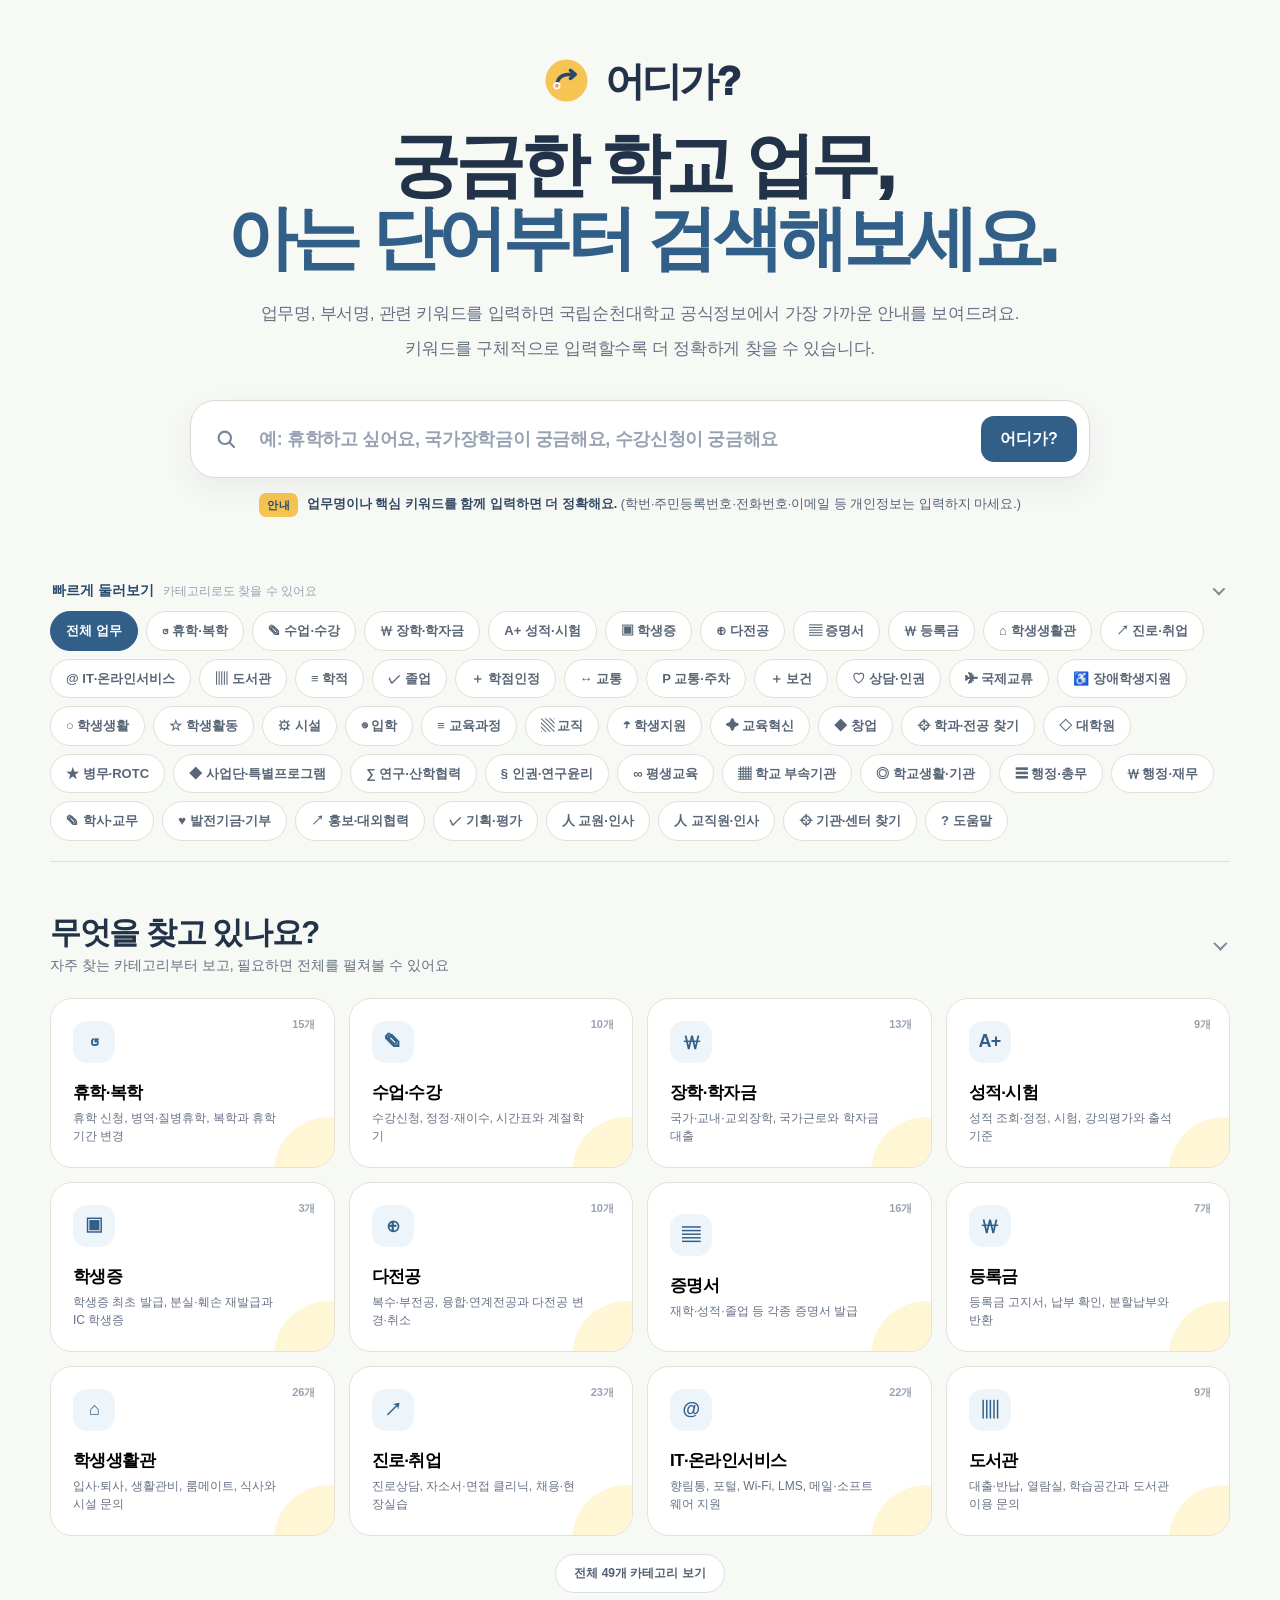
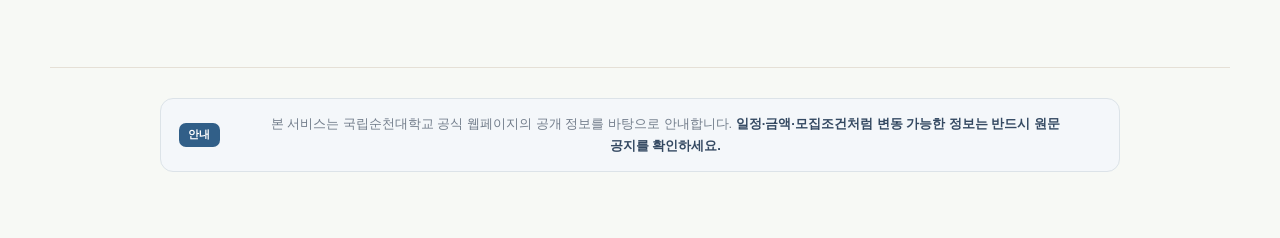
==== commit d0b56eba: "Add files via upload" ====
--- a/index.html
+++ b/index.html
@@ -1,177 +1,158 @@
-<!doctype html>
+<!DOCTYPE html>
+
 <html lang="ko">
 <head>
-  <meta charset="utf-8" />
-  <meta name="viewport" content="width=device-width, initial-scale=1" />
-  <meta name="theme-color" content="#f7f9f5" />
-  <meta name="description" content="국립순천대학교 학생을 위한 상황 기반 행정·캠퍼스 업무 네비게이터, 어디가?" />
-  <meta property="og:title" content="어디가? | 순천대 캠퍼스 업무 네비게이터" />
-  <meta property="og:description" content="업무명이나 관련 키워드를 입력하면 국립순천대학교 공식정보에서 가장 가까운 안내를 보여주는 캠퍼스 업무 네비게이터" />
-  <meta property="og:type" content="website" />
-  <meta property="og:image" content="https://scnu-navigator.vercel.app/og-image.png" />
-  <meta property="og:image:width" content="1200" />
-  <meta property="og:image:height" content="630" />
-  <meta name="twitter:card" content="summary_large_image" />
-  <meta name="twitter:title" content="어디가? | 순천대 캠퍼스 업무 네비게이터" />
-  <meta name="twitter:description" content="관련 키워드를 입력하면 순천대 공식정보에서 가장 가까운 업무 안내를 보여주는 서비스" />
-  <meta name="twitter:image" content="https://scnu-navigator.vercel.app/og-image.png" />
-  <title>어디가? | 순천대 캠퍼스 업무 네비게이터</title>
-  <link rel="stylesheet" href="./styles.css" />
+<meta charset="utf-8"/>
+<meta content="width=device-width, initial-scale=1" name="viewport"/>
+<meta content="#f7f9f5" name="theme-color"/>
+<meta content="국립순천대학교 학생을 위한 상황 기반 행정·캠퍼스 업무 네비게이터, 어디가?" name="description"/>
+<meta content="어디가? | 순천대 캠퍼스 업무 네비게이터" property="og:title"/>
+<meta content="업무명이나 관련 키워드를 입력하면 국립순천대학교 공식정보에서 가장 가까운 안내를 보여주는 캠퍼스 업무 네비게이터" property="og:description"/>
+<meta content="website" property="og:type"/>
+<meta content="https://scnu-navigator.vercel.app/og-image.png" property="og:image"/>
+<meta content="1200" property="og:image:width"/>
+<meta content="630" property="og:image:height"/>
+<meta content="summary_large_image" name="twitter:card"/>
+<meta content="어디가? | 순천대 캠퍼스 업무 네비게이터" name="twitter:title"/>
+<meta content="관련 키워드를 입력하면 순천대 공식정보에서 가장 가까운 업무 안내를 보여주는 서비스" name="twitter:description"/>
+<meta content="https://scnu-navigator.vercel.app/og-image.png" name="twitter:image"/>
+<title>어디가? | 순천대 캠퍼스 업무 네비게이터</title>
+<link rel="stylesheet" href="./styles.css"/>
 </head>
 <body>
-  <div class="ambient ambient-one"></div>
-  <div class="ambient ambient-two"></div>
+<div class="ambient ambient-one"></div>
+<div class="ambient ambient-two"></div>
 <main>
-    <section class="hero">
-      <div class="brand-eyebrow" aria-label="어디가?">
-        <span class="wherego-mark" aria-hidden="true">
-          <svg viewBox="0 0 56 56" role="img">
-            <circle class="logo-disc" cx="28" cy="28" r="24"/>
-            <path class="logo-route" d="M17 34c0-7.7 5.3-13 12.5-13H37"/>
-            <path class="logo-arrow" d="M32.5 16.5 38 21l-5.5 4.5"/>
-            <circle class="logo-start" cx="17" cy="34" r="3.2"/>
-          </svg>
-        </span>
-        <span class="wherego-word">어디가?</span>
-      </div>
-      <h1>궁금한 학교 업무,<br><span>아는 단어부터 검색해보세요.</span></h1>
-      <p class="hero-copy">
-        <span>업무명, 부서명, 관련 키워드를 입력하면 국립순천대학교 공식정보에서 가장 가까운 안내를 보여드려요.</span>
-        <span>키워드를 구체적으로 입력할수록 더 정확하게 찾을 수 있습니다.</span>
-      </p>
-
-      <div class="search-shell" id="searchShell">
-        <div class="search-row">
-          <span class="search-icon" aria-hidden="true">
-            <svg viewBox="0 0 24 24" focusable="false">
-              <circle cx="10.8" cy="10.8" r="6.2"></circle>
-              <path d="M15.5 15.5 20 20"></path>
-            </svg>
-          </span>
-          <input id="searchInput" autocomplete="off" maxlength="300" placeholder="예: 휴학하고 싶어요, 국가장학금이 궁금해요, 수강신청이 궁금해요" aria-label="학교 업무 키워드 검색" />
-          <button id="searchBtn" class="primary-btn" type="button">어디가?</button>
-        </div>
-      </div>
-      <div class="search-hint important-hint">
-        <span class="notice-tag">TIP</span>
-        <span class="hint-message"><strong>업무명이나 핵심 키워드를 함께 입력하면 더 정확해요.</strong></span>
-      </div>
-
-      <div class="examples" aria-label="예시 검색어">
-        <button class="example-chip">휴학하고 싶어요</button>
-        <button class="example-chip">국가장학금이 궁금해요</button>
-        <button class="example-chip">수강신청이 궁금해요</button>
-        <button class="example-chip">학생증을 잃어버렸어요</button>
-      </div>
-      <div id="recentSearches" class="recent-searches hidden" aria-label="최근 검색"></div>
-    </section>
-
-    <section class="quick-section" id="quickSection">
-      <button class="quick-heading quick-toggle" id="quickToggle" type="button"
-        aria-expanded="true" aria-controls="categoryStrip">
-        <span>빠르게 둘러보기</span>
-        <small>카테고리로도 찾을 수 있어요</small>
-        <i class="quick-chevron" aria-hidden="true"></i>
-      </button>
-      <div class="category-strip" id="categoryStrip" aria-label="업무 카테고리"></div>
-    </section>
-
-    <section id="searchState" class="content-section hidden" aria-live="polite">
-      <div class="section-heading">
-        <div>
-          
-          <div class="result-title-row">
-            <h2 id="resultHeading">이 업무를 찾으셨나요?</h2>
-            <button id="resetSearchBtn" class="reset-search-btn" type="button">↺ 다시 검색</button>
-          </div>
-        </div>
-      </div>
-
-      <div class="accuracy-notice important-notice">
-        <div class="notice-title"><span class="notice-symbol">!</span><strong>안내를 이용하기 전에 확인해주세요.</strong></div>
-        <p class="notice-copy">
-          <span>이 서비스는 국립순천대학교 공개정보를 바탕으로 가장 가까운 업무를 정리해 보여주는 참고 도구입니다.</span>
-          <span><strong>실제 신청·제출 전에는 공식 원문을 확인해주세요.</strong></span>
-          <span><strong>서류·일정이 중요한 경우 담당부서에 전화로 최종 확인하는 것을 권장합니다.</strong></span>
-        </p>
-      </div>
-
-      <div id="clarificationBox" class="clarification hidden"></div>
-      <div id="resultSummary"></div>
-      <div id="resultGrid" class="result-layout"></div>
-    </section>
-
-    <section id="browseState" class="content-section">
-      <div class="section-heading">
-        <div>
-          
-          <h2>무엇을 찾고 있나요?</h2>
-          <p>카테고리로 둘러보거나 위 검색창에 관련 키워드를 입력해보세요.</p>
-        </div>
-      </div>
-      <div id="popularGrid" class="popular-grid"></div>
-    </section>
-  </main>
-
-  <footer class="footer-center">
-    <p class="footer-notice">
-      <span class="footer-notice-label">안내</span>
-      <span>본 서비스는 국립순천대학교 공식 웹페이지의 공개 정보를 바탕으로 안내합니다.
+<section class="hero">
+<div aria-label="어디가?" class="brand-eyebrow">
+<span aria-hidden="true" class="wherego-mark">
+<svg role="img" viewbox="0 0 56 56">
+<circle class="logo-disc" cx="28" cy="28" r="24"></circle>
+<path class="logo-route" d="M17 34c0-7.7 5.3-13 12.5-13H37"></path>
+<path class="logo-arrow" d="M32.5 16.5 38 21l-5.5 4.5"></path>
+<circle class="logo-start" cx="17" cy="34" r="3.2"></circle>
+</svg>
+</span>
+<span class="wherego-word">어디가?</span>
+</div>
+<h1>궁금한 학교 업무,<br/><span>아는 단어부터 검색해보세요.</span></h1>
+<p class="hero-copy">
+<span>업무명, 부서명, 관련 키워드를 입력하면 국립순천대학교 공식정보에서 가장 가까운 안내를 보여드려요.</span>
+<span>키워드를 구체적으로 입력할수록 더 정확하게 찾을 수 있습니다.</span>
+</p>
+<div class="search-shell" id="searchShell">
+<div class="search-row">
+<span aria-hidden="true" class="search-icon">
+<svg focusable="false" viewbox="0 0 24 24">
+<circle cx="10.8" cy="10.8" r="6.2"></circle>
+<path d="M15.5 15.5 20 20"></path>
+</svg>
+</span>
+<input aria-label="학교 업무 키워드 검색" autocomplete="off" id="searchInput" maxlength="300" placeholder="예: 휴학하고 싶어요, 국가장학금이 궁금해요, 수강신청이 궁금해요"/>
+<button class="primary-btn" id="searchBtn" type="button">어디가?</button>
+</div>
+</div>
+<div class="search-hint important-hint privacy-hint" role="note">
+<span class="notice-tag">안내</span>
+<span class="hint-message"><strong>업무명이나 핵심 키워드를 함께 입력하면 더 정확해요.</strong> (학번·주민등록번호·전화번호·이메일 등 개인정보는 입력하지 마세요.)</span>
+</div>
+<div aria-label="최근 검색" class="recent-searches hidden" id="recentSearches"></div>
+</section>
+<section class="quick-section" id="quickSection">
+<button aria-controls="categoryStrip" aria-expanded="true" class="quick-heading quick-toggle" id="quickToggle" type="button">
+<span>빠르게 둘러보기</span>
+<small>카테고리로도 찾을 수 있어요</small>
+<i aria-hidden="true" class="quick-chevron"></i>
+</button>
+<div aria-label="업무 카테고리" class="category-strip" id="categoryStrip"></div>
+</section>
+<section aria-live="polite" class="content-section hidden" id="searchState">
+<div class="section-heading">
+<div>
+<div class="result-title-row">
+<h2 id="resultHeading">이 업무를 찾으셨나요?</h2>
+<div class="result-heading-actions">
+<button class="reset-search-btn" id="resetSearchBtn" type="button">↺ 다시 검색</button>
+</div>
+</div>
+</div>
+</div>
+<div class="accuracy-notice important-notice">
+<div class="notice-title"><span class="notice-symbol">!</span><strong>안내를 이용하기 전에 확인해주세요.</strong></div>
+<p class="notice-copy">
+<span>이 서비스는 국립순천대학교 공개정보를 바탕으로 가장 가까운 업무를 정리해 보여주는 참고 도구입니다.</span>
+<span><strong>실제 신청·제출 전에는 공식 원문을 확인해주세요.</strong></span>
+<span><strong>서류·일정이 중요한 경우 담당부서에 전화로 최종 확인하는 것을 권장합니다.</strong></span>
+</p>
+</div>
+<div class="clarification hidden" id="clarificationBox"></div>
+<div id="resultSummary"></div>
+<div class="result-layout" id="resultGrid"></div>
+</section>
+<section class="content-section browse-section" id="browseState">
+<div class="browse-heading-row">
+<button aria-controls="popularGrid" aria-expanded="true" class="section-heading browse-toggle" id="browseToggle" type="button">
+<span class="browse-heading-copy">
+<strong>무엇을 찾고 있나요?</strong>
+<small>자주 찾는 카테고리부터 보고, 필요하면 전체를 펼쳐볼 수 있어요</small>
+</span>
+<i aria-hidden="true" class="browse-chevron"></i>
+</button>
+</div>
+<div class="popular-grid" id="popularGrid"></div>
+</section>
+</main>
+<footer class="footer-center">
+<p class="footer-notice">
+<span class="footer-notice-label">안내</span>
+<span>본 서비스는 국립순천대학교 공식 웹페이지의 공개 정보를 바탕으로 안내합니다.
       <strong>일정·금액·모집조건처럼 변동 가능한 정보는 반드시 원문 공지를 확인하세요.</strong></span>
-    </p>
-  </footer>
-
-  <template id="serviceCardTemplate">
-    <article class="service-card">
-      <div class="card-top">
-        <div>
-          <span class="category-pill"></span>
-          <h3 class="service-title"></h3>
-          <p class="service-description"></p>
-        </div>
-        
-      </div>
-
-      <div class="time-warning hidden">
-        <span>◷</span>
-        <div>
-          <b>기간·조건이 바뀔 수 있어요.</b>
-          <p>최신 순천대학교 공지를 함께 확인해주세요.</p>
-        </div>
-      </div>
-
-      <div class="action-block">
-        <h4><span>01</span> 지금 해야 할 일</h4>
-        <ol class="steps-list"></ol>
-      </div>
-
-      <div class="info-grid">
-        <div class="info-box department-box">
-          <span class="info-label">담당</span>
-          <b class="department-name">공식 페이지 확인</b>
-          <small class="department-location"></small>
-        </div>
-        <div class="info-box method-box">
-          <span class="info-label">처리 방법</span>
-          <b class="method-primary">안내 확인</b>
-          <small class="method-detail"></small>
-        </div>
-      </div>
-
-      <div class="documents-section hidden">
-        <h4><span>02</span> 준비할 것</h4>
-        <div class="document-chips"></div>
-      </div>
-
-      <div class="location-callout hidden"><div><span class="info-label">어디로 가나요?</span><b class="location-text"></b></div><a class="map-link" href="https://www.scnu.ac.kr/SCNU/cm/cntnts/cntntsView.do?cntntsId=1046&mi=1182" target="_blank" rel="noopener">⌖ 캠퍼스맵에서 위치 확인</a></div><div class="card-actions"></div>
-
-      <details class="source-details">
-        <summary>공식 출처 확인</summary>
-        <div class="source-list"></div>
-      </details>
-    </article>
-  </template>
-
-  <script src="./app.js"></script>
+</p>
+</footer>
+<template id="serviceCardTemplate">
+<article class="service-card">
+<div class="card-top">
+<div>
+<span class="category-pill"></span>
+<h3 class="service-title"></h3>
+<p class="service-description"></p>
+</div>
+</div>
+<div class="time-warning hidden">
+<span>◷</span>
+<div>
+<b>기간·조건이 바뀔 수 있어요.</b>
+<p>최신 순천대학교 공지를 함께 확인해주세요.</p>
+</div>
+</div>
+<div class="action-block">
+<h4><span>01</span> 지금 해야 할 일</h4>
+<ol class="steps-list"></ol>
+</div>
+<div class="info-grid">
+<div class="info-box department-box">
+<span class="info-label">담당</span>
+<b class="department-name">공식 페이지 확인</b>
+<small class="department-location"></small>
+</div>
+<div class="info-box method-box">
+<span class="info-label">처리 방법</span>
+<b class="method-primary">안내 확인</b>
+<small class="method-detail"></small>
+</div>
+</div>
+<div class="documents-section hidden">
+<h4><span>02</span> 준비할 것</h4>
+<div class="document-chips"></div>
+</div>
+<div class="location-callout hidden"><div><span class="info-label">어디로 가나요?</span><b class="location-text"></b></div><a class="map-link" href="https://www.scnu.ac.kr/SCNU/cm/cntnts/cntntsView.do?cntntsId=1046&amp;mi=1182" rel="noopener" target="_blank">⌖ 캠퍼스맵에서 위치 확인</a></div><div class="card-actions"></div>
+<details class="source-details">
+<summary>공식 출처 확인</summary>
+<div class="source-list"></div>
+</details>
+</article>
+</template>
+<script src="./search_core.js"></script>
+<script src="./app.js"></script>
 </body>
 </html>
--- a/styles.css
+++ b/styles.css
@@ -1513,3 +1513,245 @@
 @media(max-width:640px){
   .result-title-row h2{padding-right:90px!important}
 }
+.query-focus{outline:none!important}.user-notice,.unresolved-notice{margin-top:14px;padding:12px 14px;border:1px solid rgba(127,127,127,.25);border-radius:12px}.user-notice p,.unresolved-notice p{margin:6px 0 0}.summary-linked-line{margin:5px 0;font-family:Pretendard,-apple-system,BlinkMacSystemFont,"Segoe UI","Noto Sans KR",sans-serif!important;font-size:13px;font-weight:650;line-height:1.55;letter-spacing:-.01em;color:#596979}.needs-official-check .step-text{font-style:italic}@media (prefers-reduced-motion: reduce){html{scroll-behavior:auto}*,*::before,*::after{animation-duration:.01ms!important;animation-iteration-count:1!important;transition-duration:.01ms!important}}
+
+.facts-section,.fact-missing{margin-top:14px;padding:14px;border:1px solid rgba(127,127,127,.25);border-radius:14px}.facts-section h4{margin:0 0 10px;font-size:15px}.fact-row{display:grid;gap:4px;padding:10px 0;border-top:1px solid rgba(127,127,127,.15)}.fact-row:first-of-type{border-top:0;padding-top:0}.fact-label{font-size:12px;opacity:.72}.fact-value{font-size:15px;line-height:1.5}.fact-applicability{line-height:1.45;opacity:.78}.fact-source{font-size:12px;width:max-content;max-width:100%}.fact-missing{font-size:13px;line-height:1.55}
+
+/* v5.8 browse parity + non-intrusive programmatic focus */
+#resultHeading:focus{outline:none!important}
+.browse-toggle{
+  width:100%;border:0;background:transparent;text-align:left;cursor:pointer;
+  align-items:center!important;margin:0 0 22px!important;padding:0!important;
+}
+.browse-toggle:hover .browse-heading-copy strong{color:#315f88}
+.browse-toggle:focus-visible{outline:3px solid rgba(49,95,136,.18);outline-offset:5px;border-radius:10px}
+.browse-heading-copy{display:grid;gap:4px;min-width:0}
+.browse-heading-copy strong{font-size:31px;letter-spacing:-.045em;line-height:1.2;color:var(--text)}
+.browse-heading-copy small{font-size:14px;color:var(--muted);font-weight:500;line-height:1.45}
+.browse-chevron{
+  flex:none;width:10px;height:10px;margin-left:auto;margin-right:6px;
+  border-right:2px solid #7d8994;border-bottom:2px solid #7d8994;
+  transform:rotate(45deg) translateY(-2px);transform-origin:center;transition:transform .18s ease;
+}
+.browse-section.is-collapsed{padding-bottom:18px}
+.browse-section.is-collapsed .browse-toggle{margin-bottom:0!important}
+.browse-section.is-collapsed .browse-chevron{transform:rotate(-45deg)}
+#popularGrid[hidden]{display:none!important}
+@media(max-width:640px){
+  .browse-heading-copy strong{font-size:27px}
+  .browse-heading-copy small{font-size:13px}
+  .browse-toggle{gap:12px!important}
+}
+
+/* v5.9 user-requested search guidance and utility placement */
+.search-tip{
+  display:flex;
+  align-items:center;
+  justify-content:flex-start;
+  gap:7px;
+  max-width:950px;
+  margin:0 auto 10px;
+  padding:0 10px;
+  color:#7a8697;
+  font-size:11.5px;
+  line-height:1.5;
+}
+.tip-label{
+  flex:none;
+  color:#315f88;
+  font-size:10px;
+  font-weight:950;
+  letter-spacing:.04em;
+}
+.result-heading-actions{
+  display:flex;
+  align-items:center;
+  justify-content:flex-end;
+  gap:8px;
+  flex-wrap:wrap;
+}
+.reset-checks-btn{
+  border:1px solid #d7dde3;
+  background:#fff;
+  color:#667383;
+  border-radius:11px;
+  padding:9px 12px;
+  font-size:11.5px;
+  font-weight:850;
+  cursor:pointer;
+  transition:.16s ease;
+}
+.reset-checks-btn:hover{
+  background:#f5f8fa;
+  border-color:#bac8d3;
+  color:#315f88;
+}
+.browse-heading-row{
+  display:grid;
+  grid-template-columns:minmax(0,1fr) auto;
+  align-items:center;
+  gap:14px;
+}
+.browse-heading-row .browse-toggle{width:100%;min-width:0}
+.browse-reset-checks{white-space:nowrap}
+.footer-center{
+  flex-direction:column!important;
+  align-items:center!important;
+  justify-content:center!important;
+  gap:12px!important;
+}
+.footer-center .footer-notice{
+  margin-left:auto!important;
+  margin-right:auto!important;
+  align-items:center!important;
+  text-align:center!important;
+}
+.footer-center .footer-notice > span,
+.footer-center .footer-notice strong{
+  text-align:center!important;
+}
+@media(max-width:640px){
+  .search-tip{font-size:10.8px;padding:0 4px;margin-bottom:9px}
+  .result-title-row{grid-template-columns:1fr!important;align-items:flex-start!important}
+  .result-heading-actions{justify-content:flex-start;width:100%}
+  .browse-heading-row{grid-template-columns:1fr;align-items:start;gap:8px}
+  .browse-reset-checks{justify-self:start}
+  .footer-center .footer-notice{flex-direction:column;gap:7px;text-align:center!important}
+}
+
+
+/* v6.0 user feedback: align guidance, simplify completion controls, compact category browse */
+.privacy-hint,
+.search-tip{
+  box-sizing:border-box;
+  width:min(100%,760px);
+  max-width:760px;
+  margin-left:auto!important;
+  margin-right:auto!important;
+  padding-left:0!important;
+  padding-right:0!important;
+  justify-content:flex-start!important;
+  text-align:left!important;
+}
+.privacy-hint{margin-bottom:2px!important;}
+.search-tip{margin-top:0!important;margin-bottom:10px!important;}
+.browse-heading-row{display:block!important;}
+.popular-more-wrap{
+  grid-column:1/-1;
+  display:flex;
+  justify-content:center;
+  padding:4px 0 2px;
+}
+.popular-more-btn{
+  border:1px solid #d8e0e7;
+  background:#fff;
+  color:#526172;
+  border-radius:999px;
+  padding:10px 18px;
+  font-size:12px;
+  font-weight:900;
+  cursor:pointer;
+  transition:.16s ease;
+}
+.popular-more-btn:hover{background:#f3f7fa;border-color:#b9c9d6;color:#315f88;}
+@media(max-width:640px){
+  .privacy-hint,.search-tip{width:calc(100% - 8px);max-width:760px;padding-left:0!important;padding-right:0!important;}
+  .popular-more-btn{width:100%;max-width:320px;}
+}
+
+/* v6.1 user feedback: align guidance text columns and remove quick-browse hover fill */
+.privacy-hint,
+.search-tip{
+  display:grid!important;
+  grid-template-columns:54px minmax(0,1fr)!important;
+  column-gap:9px!important;
+  row-gap:0!important;
+  align-items:center!important;
+}
+.privacy-hint .notice-tag,
+.search-tip .tip-label{
+  grid-column:1!important;
+  justify-self:start!important;
+}
+.privacy-hint .hint-message,
+.search-tip > span:last-child{
+  grid-column:2!important;
+  min-width:0;
+}
+.quick-toggle:hover,
+.quick-toggle:active{
+  background:transparent!important;
+}
+
+/* v6.2 user feedback: combine search guidance and move recent searches directly below it */
+.privacy-hint{
+  display:flex!important;
+  width:min(100%,760px)!important;
+  max-width:760px!important;
+  justify-content:flex-start!important;
+  align-items:flex-start!important;
+  gap:9px!important;
+  margin:5px auto 0!important;
+  padding:3px 0 4px!important;
+  text-align:left!important;
+}
+.privacy-hint .notice-tag{flex:none!important;}
+.privacy-hint .hint-message{min-width:0!important;line-height:1.55!important;}
+.recent-searches{margin-top:7px!important;}
+@media(max-width:640px){
+  .privacy-hint{width:calc(100% - 8px)!important;}
+}
+
+/* v6.3 user feedback: center search guidance and normalize summary/notice typography */
+.privacy-hint{
+  width:min(100%,900px)!important;
+  max-width:900px!important;
+  justify-content:center!important;
+  align-items:center!important;
+  text-align:center!important;
+  margin:12px auto 0!important;
+  padding:3px 10px 5px!important;
+}
+.privacy-hint .notice-tag,
+.privacy-hint .hint-message{
+  font-family:inherit!important;
+}
+.multi-summary,
+.multi-summary *,
+.user-notice,
+.user-notice *{
+  font-family:inherit!important;
+  font-style:normal!important;
+}
+@media(max-width:640px){
+  .privacy-hint{
+    width:calc(100% - 8px)!important;
+    justify-content:center!important;
+    text-align:center!important;
+    margin-top:10px!important;
+  }
+}
+
+/* Partial multi-intent miss: keep successful cards visible and clearly surface only unresolved requests. */
+.partial-miss-notice{border-color:#e7d7b3;background:#fffaf0;padding:14px 16px}
+.partial-miss-head{display:flex;align-items:flex-start;gap:11px}
+.partial-miss-icon{width:24px;height:24px;flex:0 0 24px;border-radius:50%;display:inline-flex;align-items:center;justify-content:center;background:#f5e7c8;color:#735615;font-size:14px;font-weight:900;line-height:1}
+.partial-miss-head b{display:block;color:#433817;font-weight:850;line-height:1.4}
+.partial-miss-lead{margin:4px 0 0!important;color:#6c624c!important;font-size:13px;line-height:1.55}
+.partial-miss-list{display:flex;flex-direction:column;gap:7px;margin-top:11px}
+.partial-miss-item{display:flex;align-items:flex-start;gap:8px;padding:9px 10px;border:1px solid #eadfc7;border-radius:9px;background:rgba(255,255,255,.72);min-width:0}
+.partial-miss-item span{flex:0 0 auto;padding:2px 6px;border-radius:999px;background:#f7ead0;color:#735615;font-size:11px;font-weight:850;line-height:1.45}
+.partial-miss-item strong{min-width:0;color:#4d4637;font-size:13px;font-weight:700;line-height:1.55;overflow-wrap:anywhere}
+@media(max-width:520px){.partial-miss-notice{padding:13px}.partial-miss-item{align-items:flex-start}.partial-miss-lead{font-size:12.5px}}
+
+/* Partial multi-intent miss: keep successful cards visible and clearly surface only unresolved requests. */
+.partial-miss-notice{border-color:#e7d7b3;background:#fffaf0;padding:14px 16px}
+.partial-miss-head{display:flex;align-items:flex-start;gap:11px}
+.partial-miss-icon{width:24px;height:24px;flex:0 0 24px;border-radius:50%;display:inline-flex;align-items:center;justify-content:center;background:#f5e7c8;color:#735615;font-size:14px;font-weight:900;line-height:1}
+.partial-miss-head b{display:block;color:#433817;font-weight:850;line-height:1.4}
+.partial-miss-lead{margin:4px 0 0!important;color:#6c624c!important;font-size:13px;line-height:1.55}
+.partial-miss-list{display:flex;flex-direction:column;gap:7px;margin-top:11px}
+.partial-miss-item{display:flex;align-items:flex-start;gap:8px;padding:9px 10px;border:1px solid #eadfc7;border-radius:9px;background:rgba(255,255,255,.72);min-width:0}
+.partial-miss-item span{flex:0 0 auto;padding:2px 6px;border-radius:999px;background:#f7ead0;color:#735615;font-size:11px;font-weight:850;line-height:1.45}
+.partial-miss-item strong{min-width:0;color:#4d4637;font-size:13px;font-weight:700;line-height:1.55;overflow-wrap:anywhere}
+@media(max-width:520px){.partial-miss-notice{padding:13px}.partial-miss-item{align-items:flex-start}.partial-miss-lead{font-size:12.5px}}
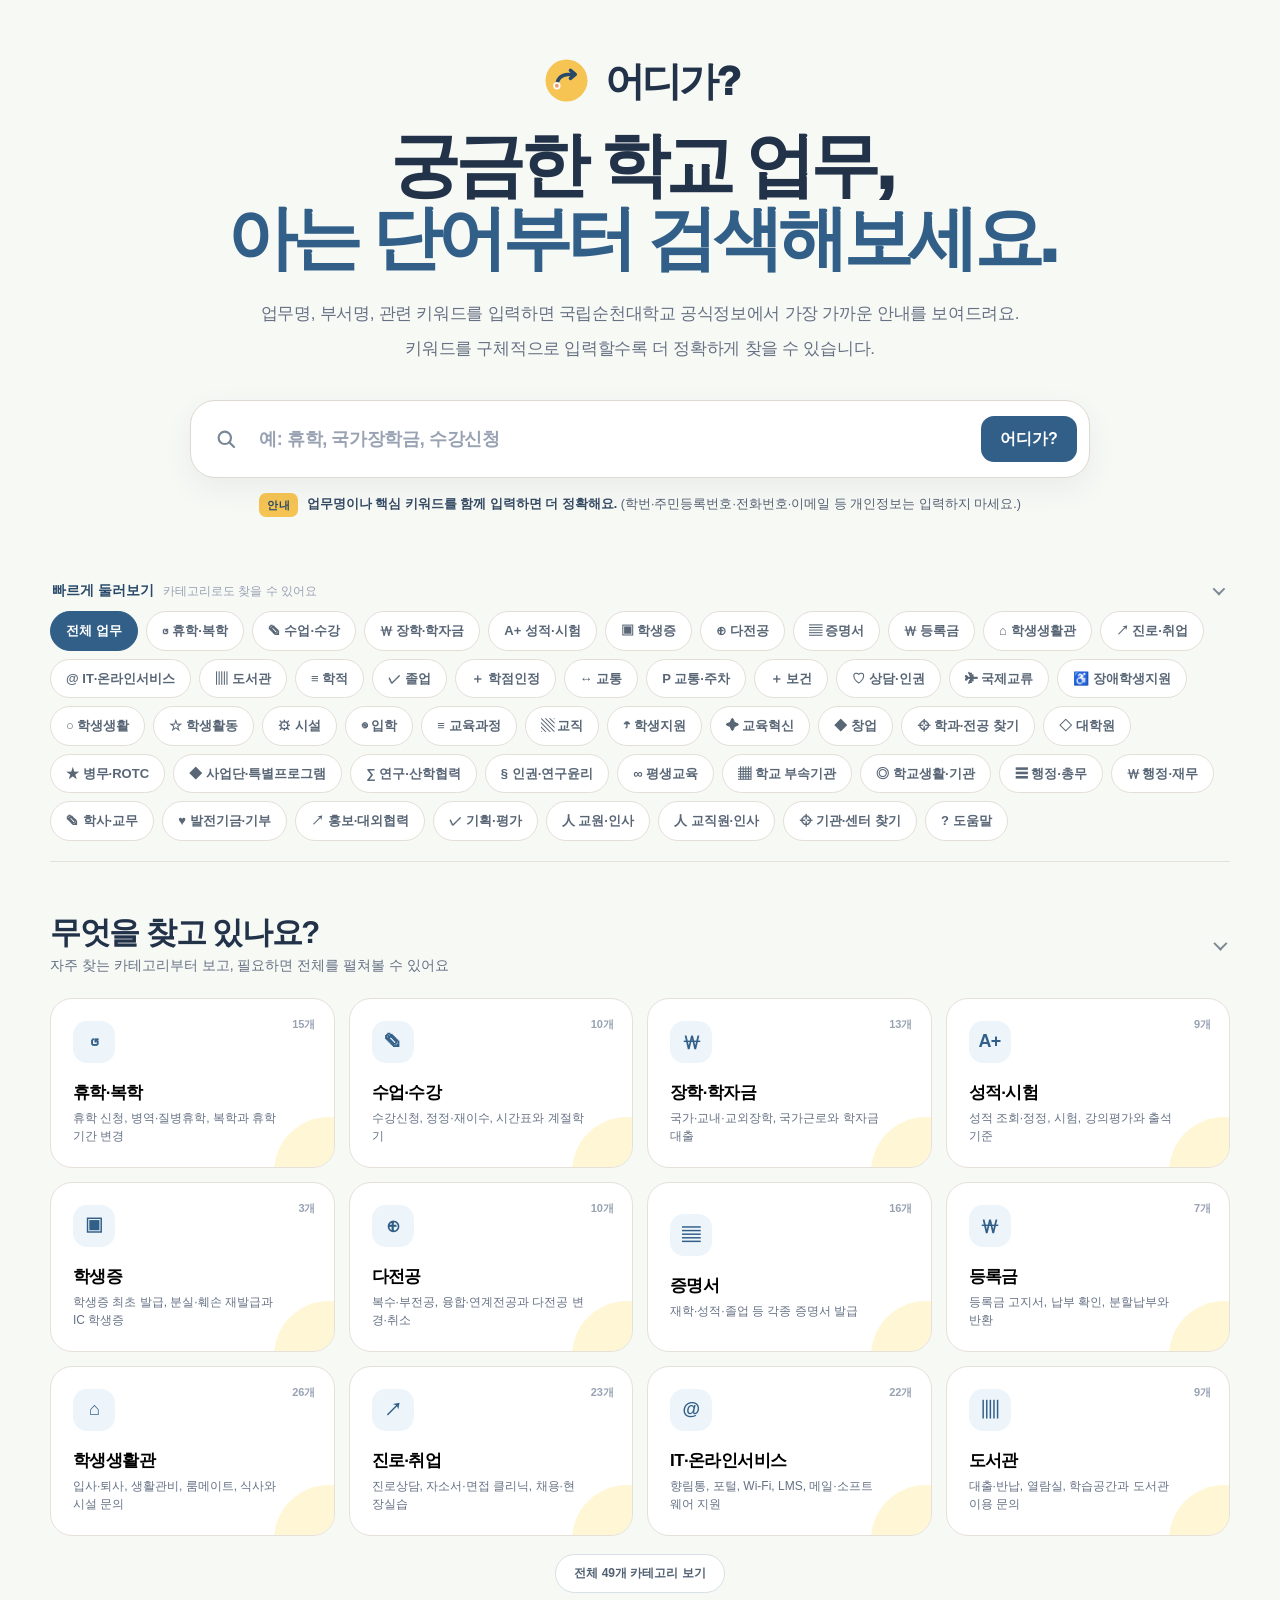
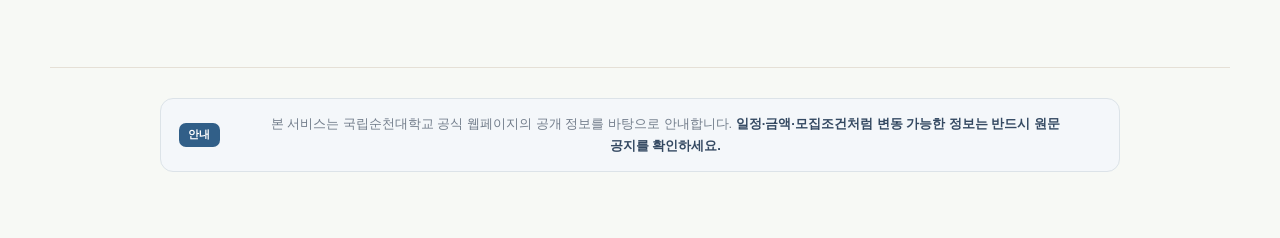
==== commit a5ae8f5e: "Add files via upload" ====
--- a/index.html
+++ b/index.html
@@ -48,7 +48,7 @@
 <path d="M15.5 15.5 20 20"></path>
 </svg>
 </span>
-<input aria-label="학교 업무 키워드 검색" autocomplete="off" id="searchInput" maxlength="300" placeholder="예: 휴학하고 싶어요, 국가장학금이 궁금해요, 수강신청이 궁금해요"/>
+<input aria-label="학교 업무 키워드 검색" autocomplete="off" id="searchInput" maxlength="300" placeholder="예: 휴학, 국가장학금, 수강신청"/>
 <button class="primary-btn" id="searchBtn" type="button">어디가?</button>
 </div>
 </div>
